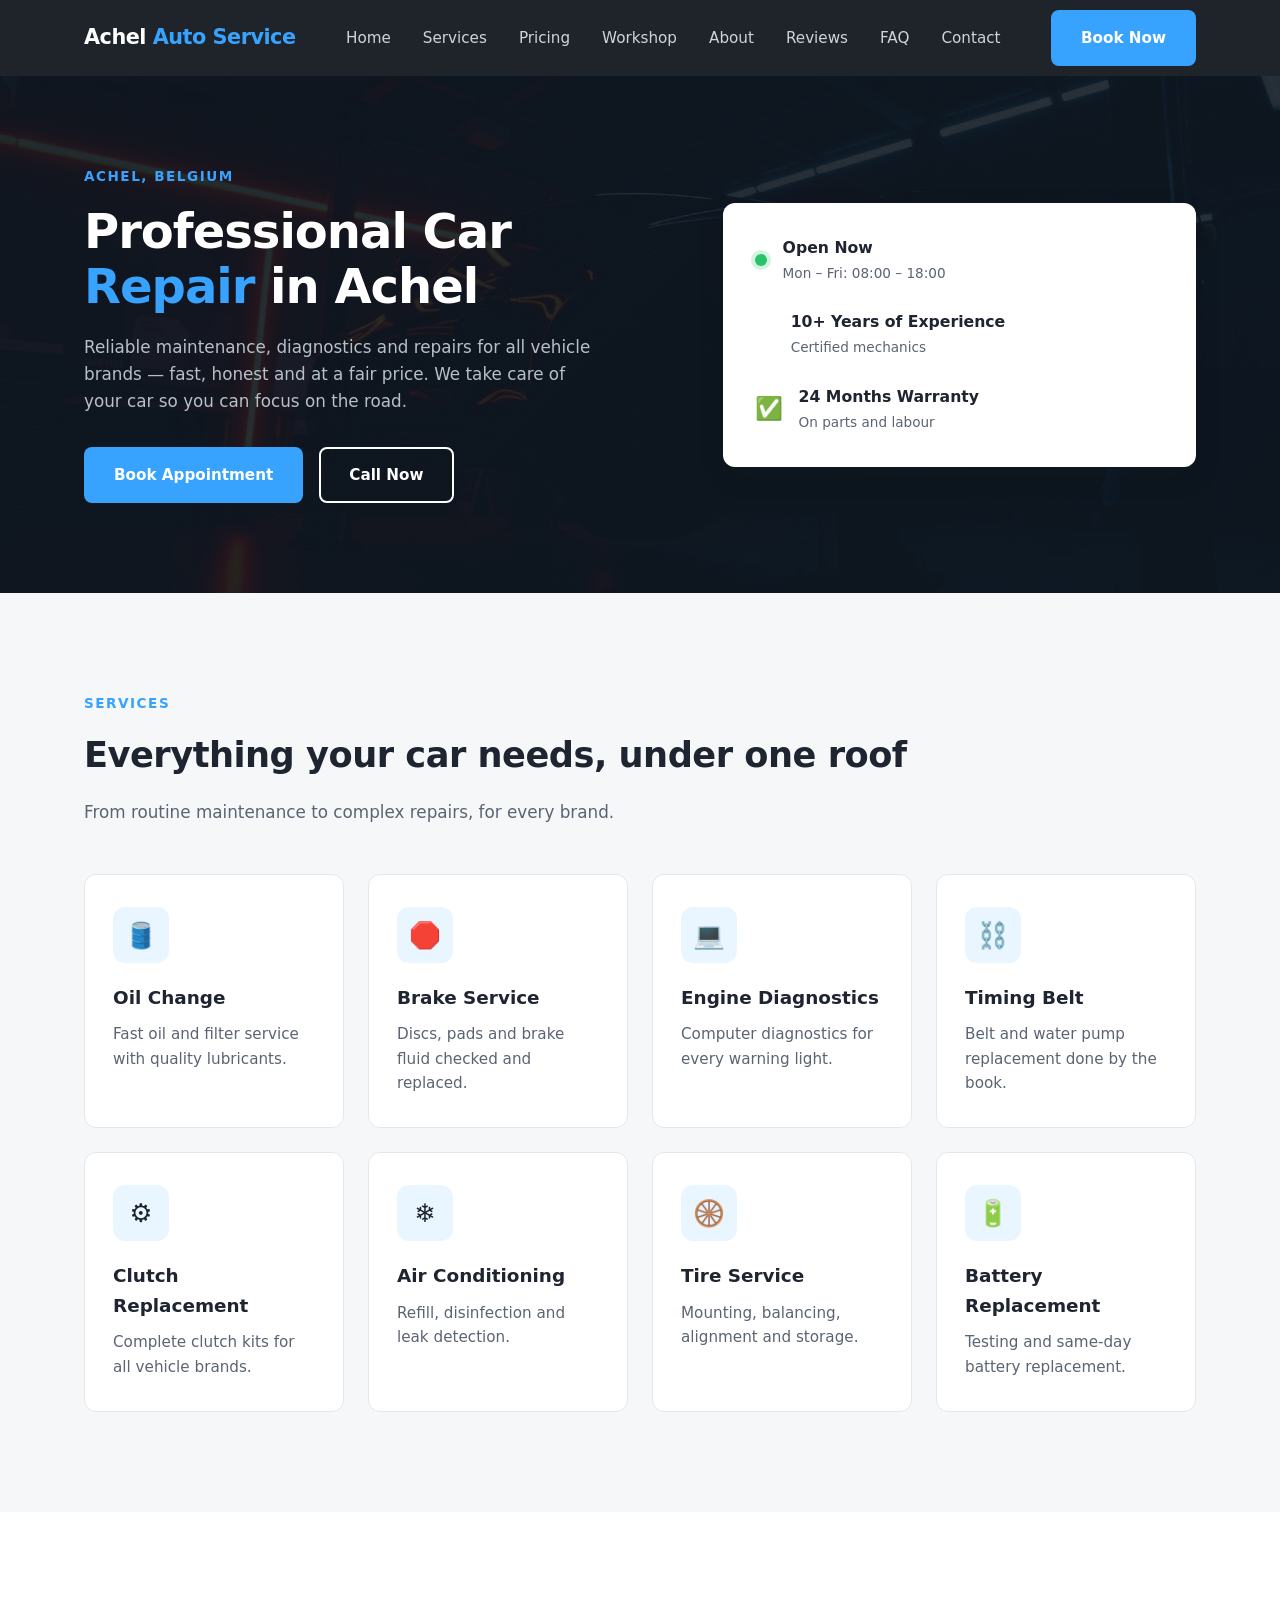
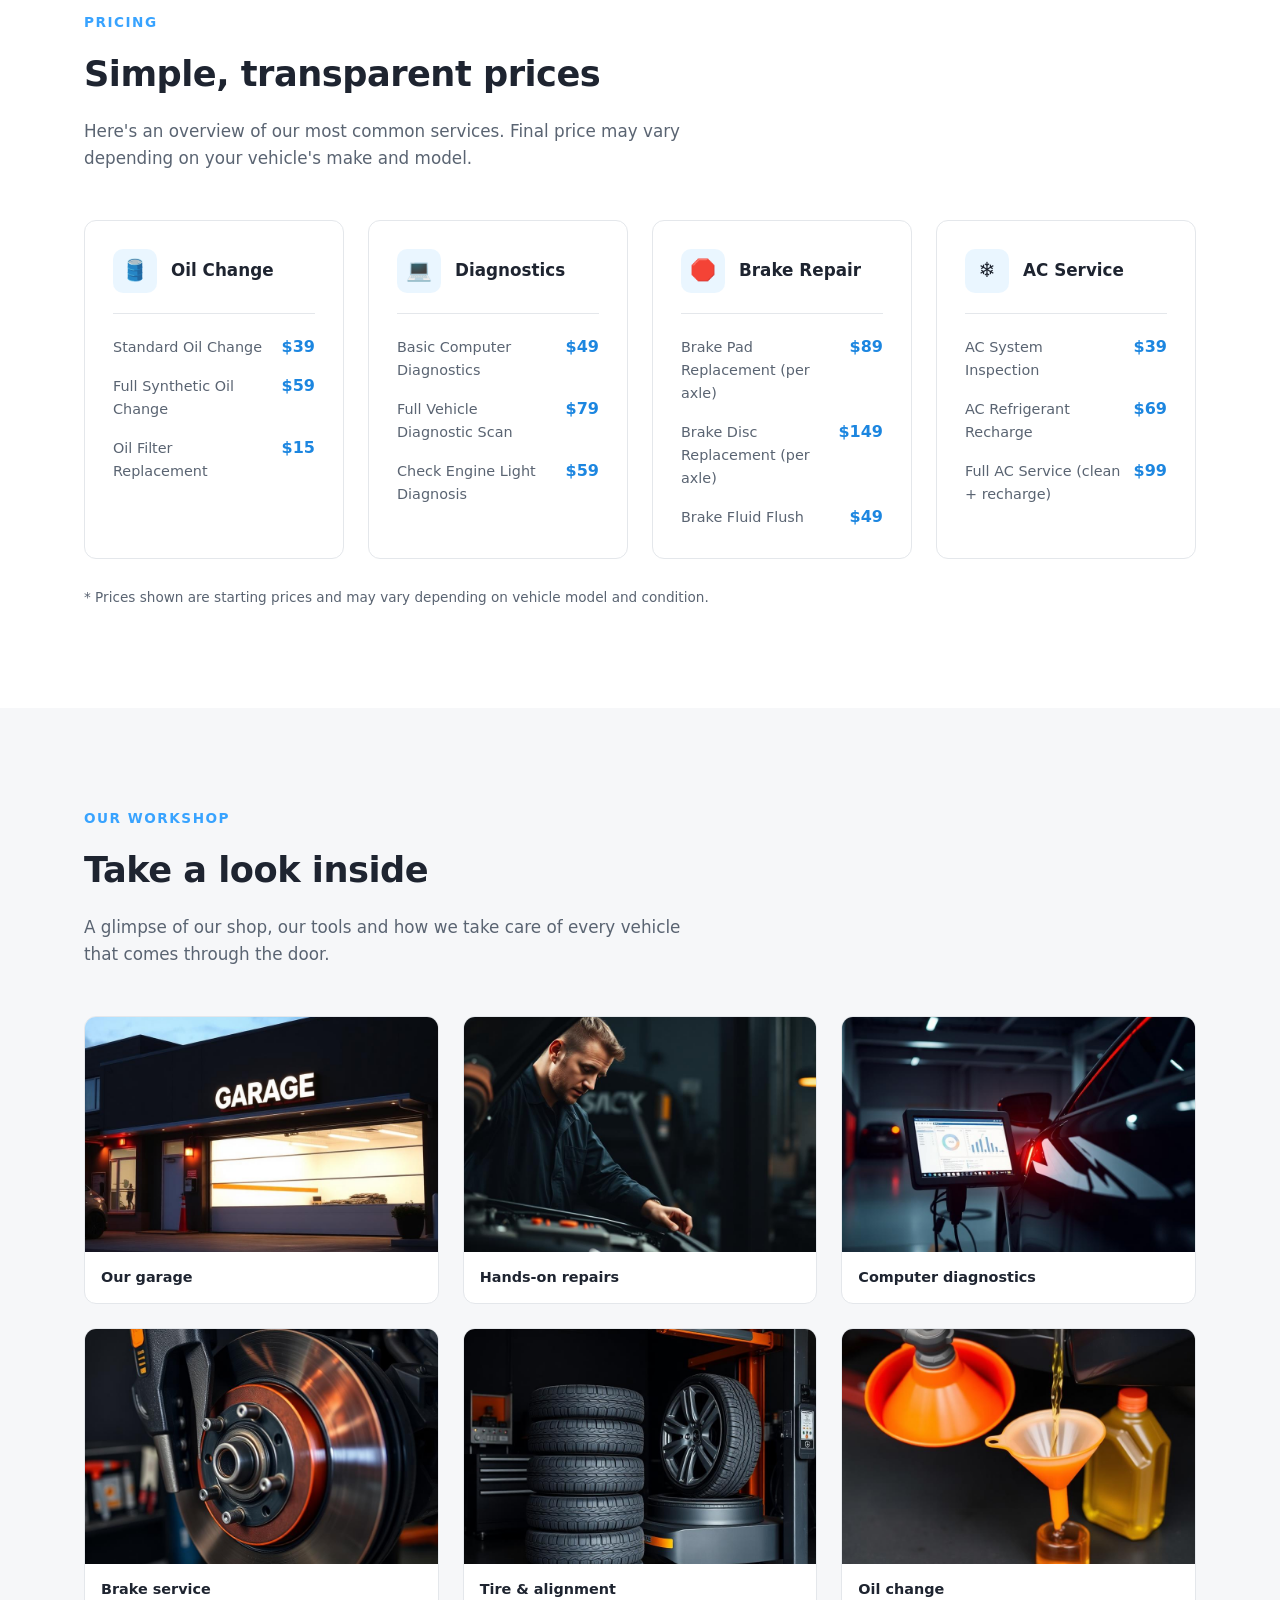
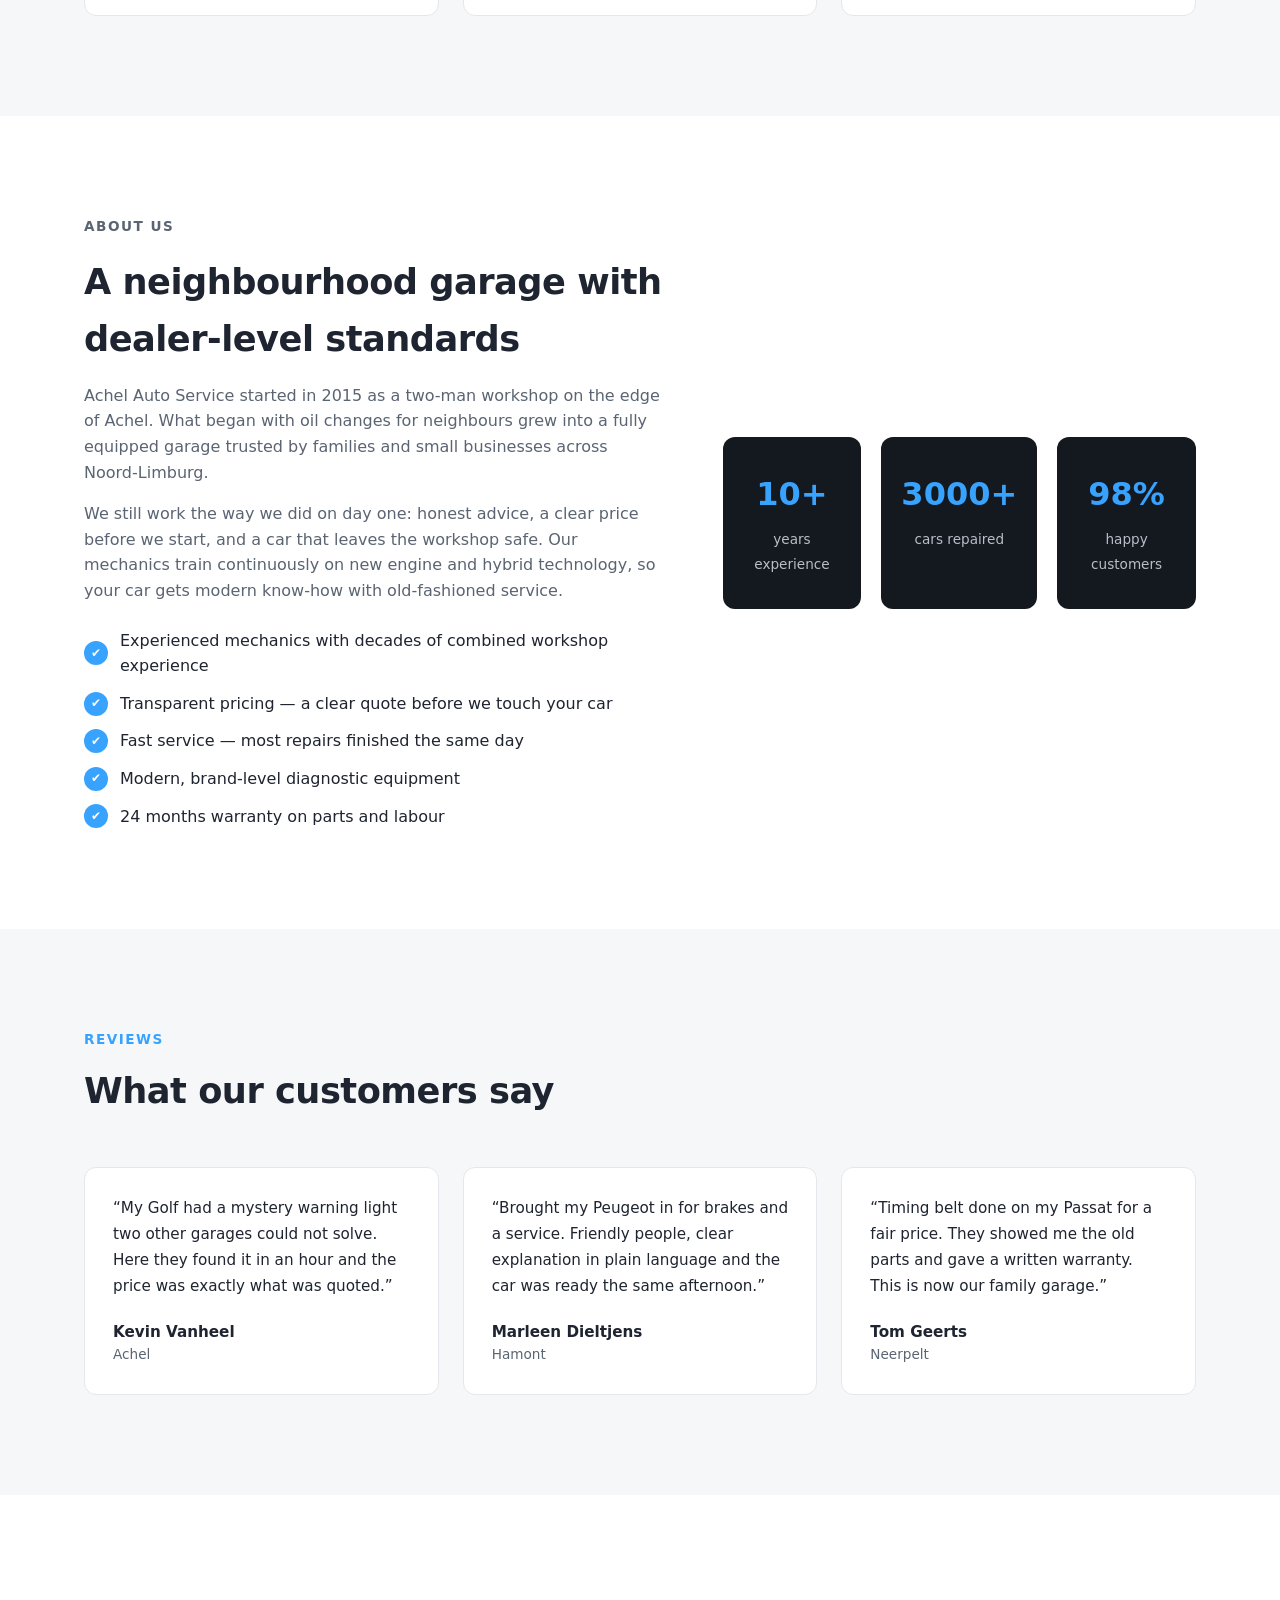
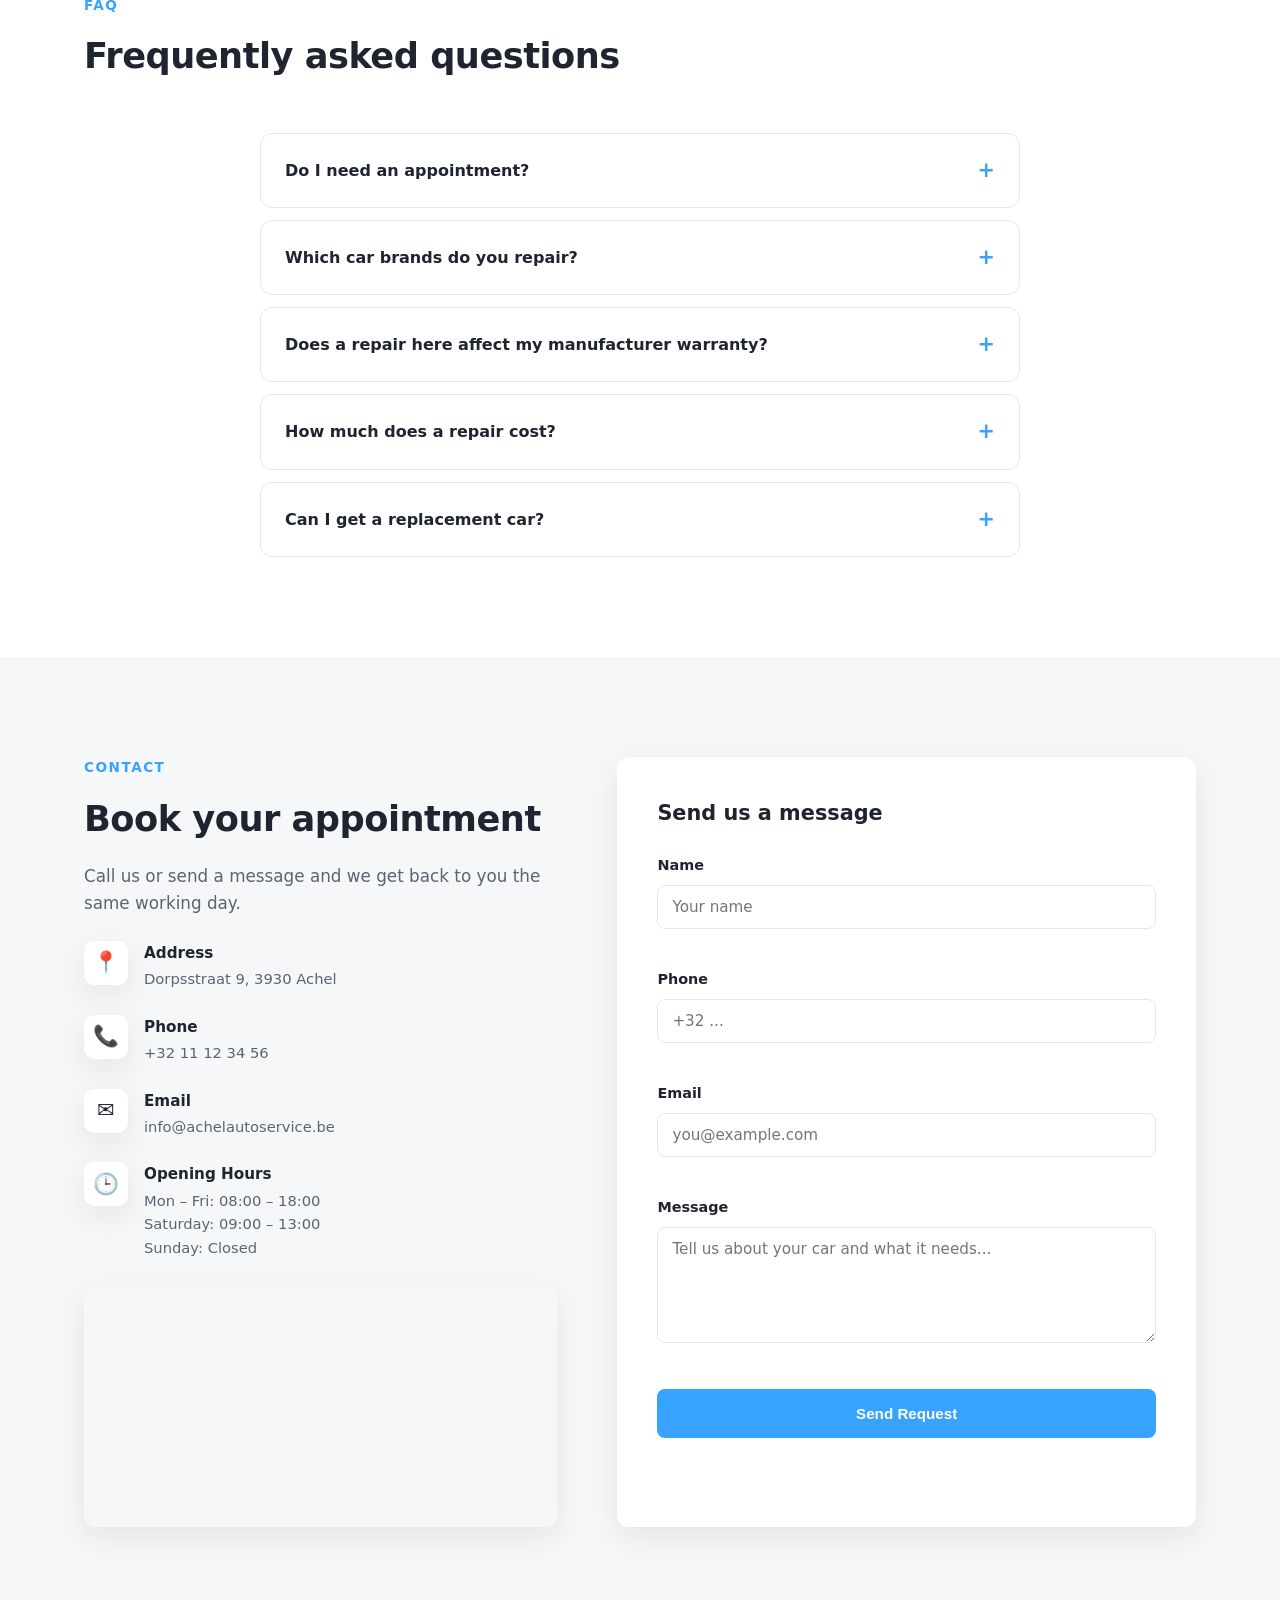
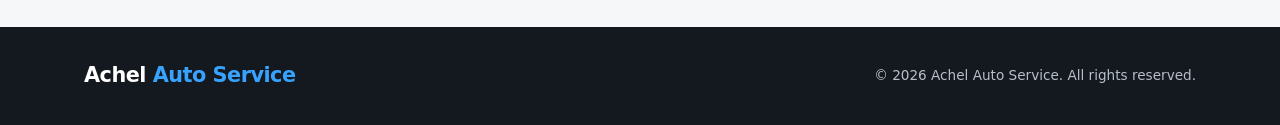
==== index.html @ c57a7a53 "Add Achel Auto Service website Static site for the Achel Auto Service garage: services, pricing, wor" ====
<!DOCTYPE html>
<html lang="en">
<head>
<meta charset="UTF-8">
<meta name="viewport" content="width=device-width, initial-scale=1.0">
<title>Achel Auto Service | Professional Car Repair in Achel</title>
<link rel="stylesheet" href="style.css">
</head>
<body>

<header class="header">
  <div class="container header-inner">
    <a href="#" class="logo">Achel <span>Auto Service</span></a>
    <nav class="nav" id="nav">
      <a href="#home">Home</a>
      <a href="#services">Services</a>
      <a href="#pricing">Pricing</a>
      <a href="#gallery">Workshop</a>
      <a href="#about">About</a>
      <a href="#reviews">Reviews</a>
      <a href="#faq">FAQ</a>
      <a href="#contact">Contact</a>
    </nav>
    <a href="#contact" class="btn btn-primary nav-cta">Book Now</a>
    <button class="burger" id="burger" aria-label="Open menu">
      <span></span><span></span><span></span>
    </button>
  </div>
</header>

<section class="hero" id="home">
  <div class="container hero-inner">
    <div class="hero-text">
      <p class="eyebrow">Achel, Belgium</p>
      <h1>Professional Car <span>Repair</span> in Achel</h1>
      <p class="hero-lead">
        Reliable maintenance, diagnostics and repairs for all vehicle brands —
        fast, honest and at a fair price. We take care of your car
        so you can focus on the road.
      </p>
      <div class="hero-actions">
        <a href="#contact" class="btn btn-primary">Book Appointment</a>
        <a href="tel:+3211123456" class="btn btn-outline">Call Now</a>
      </div>
    </div>
    <div class="hero-art" aria-hidden="true">
      <div class="hero-card">
        <div class="hero-card-row">
          <span class="dot"></span>
          <div>
            <strong>Open Now</strong>
            <small>Mon – Fri: 08:00 – 18:00</small>
          </div>
        </div>
        <div class="hero-card-row">
          <span class="icon">⚙️</span>
          <div>
            <strong>10+ Years of Experience</strong>
            <small>Certified mechanics</small>
          </div>
        </div>
        <div class="hero-card-row">
          <span class="icon">✅</span>
          <div>
            <strong>24 Months Warranty</strong>
            <small>On parts and labour</small>
          </div>
        </div>
      </div>
    </div>
  </div>
</section>

<section class="services" id="services">
  <div class="container">
    <p class="section-eyebrow">Services</p>
    <h2 class="section-title">Everything your car needs, under one roof</h2>
    <p class="section-lead">
      From routine maintenance to complex repairs, for every brand.
    </p>

    <div class="services-grid">
      <div class="service-card">
        <div class="service-icon">🛢️</div>
        <h3>Oil Change</h3>
        <p>Fast oil and filter service with quality lubricants.</p>
      </div>
      <div class="service-card">
        <div class="service-icon">🛑</div>
        <h3>Brake Service</h3>
        <p>Discs, pads and brake fluid checked and replaced.</p>
      </div>
      <div class="service-card">
        <div class="service-icon">💻</div>
        <h3>Engine Diagnostics</h3>
        <p>Computer diagnostics for every warning light.</p>
      </div>
      <div class="service-card">
        <div class="service-icon">⛓️</div>
        <h3>Timing Belt</h3>
        <p>Belt and water pump replacement done by the book.</p>
      </div>
      <div class="service-card">
        <div class="service-icon">⚙️</div>
        <h3>Clutch Replacement</h3>
        <p>Complete clutch kits for all vehicle brands.</p>
      </div>
      <div class="service-card">
        <div class="service-icon">❄️</div>
        <h3>Air Conditioning</h3>
        <p>Refill, disinfection and leak detection.</p>
      </div>
      <div class="service-card">
        <div class="service-icon">🛞</div>
        <h3>Tire Service</h3>
        <p>Mounting, balancing, alignment and storage.</p>
      </div>
      <div class="service-card">
        <div class="service-icon">🔋</div>
        <h3>Battery Replacement</h3>
        <p>Testing and same-day battery replacement.</p>
      </div>
    </div>
  </div>
</section>

<section class="pricing" id="pricing">
  <div class="container">
    <p class="section-eyebrow">Pricing</p>
    <h2 class="section-title">Simple, transparent prices</h2>
    <p class="section-lead">
      Here's an overview of our most common services. Final price may vary depending on your vehicle's make and model.
    </p>

    <div class="pricing-grid">
      <div class="pricing-card">
        <div class="pricing-card-header">
          <span class="pricing-icon">🛢️</span>
          <h3>Oil Change</h3>
        </div>
        <ul class="pricing-list">
          <li><span>Standard Oil Change</span><strong>$39</strong></li>
          <li><span>Full Synthetic Oil Change</span><strong>$59</strong></li>
          <li><span>Oil Filter Replacement</span><strong>$15</strong></li>
        </ul>
      </div>

      <div class="pricing-card">
        <div class="pricing-card-header">
          <span class="pricing-icon">💻</span>
          <h3>Diagnostics</h3>
        </div>
        <ul class="pricing-list">
          <li><span>Basic Computer Diagnostics</span><strong>$49</strong></li>
          <li><span>Full Vehicle Diagnostic Scan</span><strong>$79</strong></li>
          <li><span>Check Engine Light Diagnosis</span><strong>$59</strong></li>
        </ul>
      </div>

      <div class="pricing-card">
        <div class="pricing-card-header">
          <span class="pricing-icon">🛑</span>
          <h3>Brake Repair</h3>
        </div>
        <ul class="pricing-list">
          <li><span>Brake Pad Replacement (per axle)</span><strong>$89</strong></li>
          <li><span>Brake Disc Replacement (per axle)</span><strong>$149</strong></li>
          <li><span>Brake Fluid Flush</span><strong>$49</strong></li>
        </ul>
      </div>

      <div class="pricing-card">
        <div class="pricing-card-header">
          <span class="pricing-icon">❄️</span>
          <h3>AC Service</h3>
        </div>
        <ul class="pricing-list">
          <li><span>AC System Inspection</span><strong>$39</strong></li>
          <li><span>AC Refrigerant Recharge</span><strong>$69</strong></li>
          <li><span>Full AC Service (clean + recharge)</span><strong>$99</strong></li>
        </ul>
      </div>
    </div>
    <p class="pricing-note">* Prices shown are starting prices and may vary depending on vehicle model and condition.</p>
  </div>
</section>

<section class="gallery" id="gallery">
  <div class="container">
    <p class="section-eyebrow">Our Workshop</p>
    <h2 class="section-title">Take a look inside</h2>
    <p class="section-lead">
      A glimpse of our shop, our tools and how we take care of every vehicle that comes through the door.
    </p>

    <div class="gallery-grid">
      <figure class="gallery-card">
        <img src="images/gallery-5.jpg" alt="Achel Auto Service garage exterior" loading="lazy">
        <figcaption>Our garage</figcaption>
      </figure>
      <figure class="gallery-card">
        <img src="images/gallery-1.jpg" alt="Mechanic working on a car engine" loading="lazy">
        <figcaption>Hands-on repairs</figcaption>
      </figure>
      <figure class="gallery-card">
        <img src="images/gallery-3.jpg" alt="Car connected to a computer diagnostics tool" loading="lazy">
        <figcaption>Computer diagnostics</figcaption>
      </figure>
      <figure class="gallery-card">
        <img src="images/gallery-2.jpg" alt="Close-up of a brake disc replacement" loading="lazy">
        <figcaption>Brake service</figcaption>
      </figure>
      <figure class="gallery-card">
        <img src="images/gallery-4.jpg" alt="Tire service and wheel alignment equipment" loading="lazy">
        <figcaption>Tire &amp; alignment</figcaption>
      </figure>
      <figure class="gallery-card">
        <img src="images/gallery-6.jpg" alt="Detail of an oil change" loading="lazy">
        <figcaption>Oil change</figcaption>
      </figure>
    </div>
  </div>
</section>

<section class="about" id="about">
  <div class="container about-inner">
    <div class="about-text">
      <p class="section-eyebrow">About Us</p>
      <h2 class="section-title">A neighbourhood garage with dealer-level standards</h2>
      <p>
        Achel Auto Service started in 2015 as a two-man workshop on the edge of Achel.
        What began with oil changes for neighbours grew into a fully equipped garage
        trusted by families and small businesses across Noord-Limburg.
      </p>
      <p>
        We still work the way we did on day one: honest advice, a clear price before
        we start, and a car that leaves the workshop safe. Our mechanics train
        continuously on new engine and hybrid technology, so your car gets modern
        know-how with old-fashioned service.
      </p>
      <ul class="about-list">
        <li><span>✔</span> Experienced mechanics with decades of combined workshop experience</li>
        <li><span>✔</span> Transparent pricing — a clear quote before we touch your car</li>
        <li><span>✔</span> Fast service — most repairs finished the same day</li>
        <li><span>✔</span> Modern, brand-level diagnostic equipment</li>
        <li><span>✔</span> 24 months warranty on parts and labour</li>
      </ul>
    </div>
    <div class="about-stats">
      <div class="stat-card">
        <strong>10+</strong>
        <span>years experience</span>
      </div>
      <div class="stat-card">
        <strong>3000+</strong>
        <span>cars repaired</span>
      </div>
      <div class="stat-card">
        <strong>98%</strong>
        <span>happy customers</span>
      </div>
    </div>
  </div>
</section>

<section class="reviews" id="reviews">
  <div class="container">
    <p class="section-eyebrow">Reviews</p>
    <h2 class="section-title">What our customers say</h2>

    <div class="reviews-grid">
      <figure class="review-card">
        <blockquote>“My Golf had a mystery warning light two other garages could not solve. Here they found it in an hour and the price was exactly what was quoted.”</blockquote>
        <figcaption><strong>Kevin Vanheel</strong><span>Achel</span></figcaption>
      </figure>
      <figure class="review-card">
        <blockquote>“Brought my Peugeot in for brakes and a service. Friendly people, clear explanation in plain language and the car was ready the same afternoon.”</blockquote>
        <figcaption><strong>Marleen Dieltjens</strong><span>Hamont</span></figcaption>
      </figure>
      <figure class="review-card">
        <blockquote>“Timing belt done on my Passat for a fair price. They showed me the old parts and gave a written warranty. This is now our family garage.”</blockquote>
        <figcaption><strong>Tom Geerts</strong><span>Neerpelt</span></figcaption>
      </figure>
    </div>
  </div>
</section>

<section class="faq" id="faq">
  <div class="container">
    <p class="section-eyebrow">FAQ</p>
    <h2 class="section-title">Frequently asked questions</h2>

    <div class="faq-list">
      <details class="faq-item">
        <summary>Do I need an appointment?</summary>
        <p>For repairs and maintenance we work by appointment so your car is handled without waiting. For a quick check, a flat tire or a battery test you can also drop by during opening hours.</p>
      </details>
      <details class="faq-item">
        <summary>Which car brands do you repair?</summary>
        <p>All brands. Our diagnostic equipment supports European, Japanese and Korean makes, including most hybrid vehicles.</p>
      </details>
      <details class="faq-item">
        <summary>Does a repair here affect my manufacturer warranty?</summary>
        <p>No. Under European block exemption rules you can service your car at an independent garage. We use manufacturer-approved parts and stamp your service book.</p>
      </details>
      <details class="faq-item">
        <summary>How much does a repair cost?</summary>
        <p>You always receive a clear quote before we start. If we discover extra work during the repair, we call you first and never proceed without your approval.</p>
      </details>
      <details class="faq-item">
        <summary>Can I get a replacement car?</summary>
        <p>Yes, we have a limited number of courtesy cars available for longer repairs. Please mention it when booking your appointment.</p>
      </details>
    </div>
  </div>
</section>

<section class="contact" id="contact">
  <div class="container contact-inner">
    <div class="contact-info">
      <p class="section-eyebrow">Contact</p>
      <h2 class="section-title">Book your appointment</h2>
      <p class="section-lead">
        Call us or send a message and we get back to you the same working day.
      </p>
      <div class="contact-detail">
        <span class="icon">📍</span>
        <div>
          <strong>Address</strong>
          <p><a href="https://maps.app.goo.gl/SANXDvoTtjSzVmHF7" target="_blank" rel="noopener">Dorpsstraat 9, 3930 Achel</a></p>
        </div>
      </div>
      <div class="contact-detail">
        <span class="icon">📞</span>
        <div>
          <strong>Phone</strong>
          <p><a href="tel:+3211123456">+32 11 12 34 56</a></p>
        </div>
      </div>
      <div class="contact-detail">
        <span class="icon">✉️</span>
        <div>
          <strong>Email</strong>
          <p><a href="mailto:info@achelautoservice.be">info@achelautoservice.be</a></p>
        </div>
      </div>
      <div class="contact-detail">
        <span class="icon">🕒</span>
        <div>
          <strong>Opening Hours</strong>
          <p>Mon – Fri: 08:00 – 18:00<br>Saturday: 09:00 – 13:00<br>Sunday: Closed</p>
        </div>
      </div>
      <div class="contact-map">
        <iframe
          src="https://www.google.com/maps?q=Dorpsstraat+9,+3930+Achel,+Belgium&t=m&z=15&output=embed&iwloc=near"
          title="Achel Auto Service location"
          loading="lazy"
          referrerpolicy="no-referrer-when-downgrade"></iframe>
      </div>
    </div>

    <form class="contact-form" id="contact-form" novalidate>
      <h3>Send us a message</h3>

      <div class="form-group">
        <label for="name">Name</label>
        <input type="text" id="name" name="name" placeholder="Your name" required>
        <span class="error-message" id="name-error"></span>
      </div>

      <div class="form-group">
        <label for="phone">Phone</label>
        <input type="tel" id="phone" name="phone" placeholder="+32 ..." required>
        <span class="error-message" id="phone-error"></span>
      </div>

      <div class="form-group">
        <label for="email">Email</label>
        <input type="email" id="email" name="email" placeholder="you@example.com" required>
        <span class="error-message" id="email-error"></span>
      </div>

      <div class="form-group">
        <label for="message">Message</label>
        <textarea id="message" name="message" rows="5" placeholder="Tell us about your car and what it needs..." required></textarea>
        <span class="error-message" id="message-error"></span>
      </div>

      <button type="submit" class="btn btn-primary btn-block">Send Request</button>
      <p class="form-success" id="form-success">Thanks! We received your request and will call you back shortly.</p>
    </form>
  </div>
</section>

<footer class="footer">
  <div class="container footer-inner">
    <a href="#" class="logo">Achel <span>Auto Service</span></a>
    <p>&copy; <span id="year"></span> Achel Auto Service. All rights reserved.</p>
  </div>
</footer>

<script src="script.js"></script>
</body>
</html>
---- style.css ----
:root {
  --dark: #14181f;
  --dark-2: #1c222c;
  --accent: #38a3ff;
  --accent-dark: #1c86e0;
  --text: #1e2430;
  --text-light: #5a6472;
  --bg-light: #f6f7f9;
  --white: #ffffff;
  --border: #e4e7eb;
  --radius: 12px;
  --shadow: 0 10px 30px rgba(20, 24, 31, 0.08);
  --max-width: 1160px;
}

* { box-sizing: border-box; margin: 0; padding: 0; }

html { scroll-behavior: smooth; }

body {
  font-family: 'Segoe UI', system-ui, -apple-system, Roboto, Helvetica, Arial, sans-serif;
  color: var(--text);
  background: var(--white);
  line-height: 1.6;
}

img { max-width: 100%; display: block; }

.container {
  max-width: var(--max-width);
  margin: 0 auto;
  padding: 0 24px;
}

a { text-decoration: none; color: inherit; }

ul { list-style: none; }

/* Buttons */
.btn {
  display: inline-block;
  padding: 14px 28px;
  border-radius: 8px;
  font-weight: 600;
  font-size: 0.95rem;
  cursor: pointer;
  border: 2px solid transparent;
  transition: all 0.2s ease;
  text-align: center;
}

.btn-primary {
  background: var(--accent);
  color: var(--white);
}
.btn-primary:hover {
  background: var(--accent-dark);
  transform: translateY(-2px);
}

.btn-outline {
  border-color: var(--white);
  color: var(--white);
}
.btn-outline:hover {
  background: rgba(255, 255, 255, 0.1);
  transform: translateY(-2px);
}

.btn-block { width: 100%; }

/* Header */
.header {
  position: sticky;
  top: 0;
  z-index: 100;
  background: rgba(20, 24, 31, 0.95);
  backdrop-filter: blur(8px);
}

.header-inner {
  display: flex;
  align-items: center;
  justify-content: space-between;
  height: 76px;
}

.logo {
  font-size: 1.3rem;
  font-weight: 800;
  color: var(--white);
  letter-spacing: -0.5px;
}
.logo span { color: var(--accent); }

.nav {
  display: flex;
  gap: 32px;
}
.nav a {
  color: #cfd4dc;
  font-weight: 500;
  font-size: 0.95rem;
  transition: color 0.2s ease;
}
.nav a:hover { color: var(--white); }

.nav-cta { flex-shrink: 0; }

.burger {
  display: none;
  flex-direction: column;
  gap: 5px;
  background: none;
  border: none;
  cursor: pointer;
  padding: 8px;
}
.burger span {
  width: 24px;
  height: 2px;
  background: var(--white);
  display: block;
}

/* Hero */
.hero {
  background:
    linear-gradient(135deg, rgba(15, 23, 32, 0.92) 0%, rgba(15, 23, 32, 0.88) 100%),
    url("images/hero-workshop.jpg") center / cover no-repeat;
  color: var(--white);
  padding: 90px 0;
  position: relative;
  overflow: hidden;
}

.hero-inner {
  display: grid;
  grid-template-columns: 1.1fr 0.9fr;
  gap: 60px;
  align-items: center;
}

.eyebrow {
  color: var(--accent);
  font-weight: 700;
  text-transform: uppercase;
  letter-spacing: 1.5px;
  font-size: 0.85rem;
  margin-bottom: 16px;
}

.hero-text h1 {
  font-size: 3rem;
  line-height: 1.15;
  font-weight: 800;
  letter-spacing: -1px;
  margin-bottom: 20px;
}
.hero-text h1 span { color: var(--accent); }

.hero-lead {
  color: #b8bfc9;
  font-size: 1.05rem;
  max-width: 520px;
  margin-bottom: 32px;
}

.hero-actions {
  display: flex;
  gap: 16px;
  flex-wrap: wrap;
}

.hero-card {
  background: var(--white);
  border-radius: var(--radius);
  padding: 32px;
  box-shadow: var(--shadow);
  display: flex;
  flex-direction: column;
  gap: 24px;
}

.hero-card-row {
  display: flex;
  align-items: center;
  gap: 16px;
}
.hero-card-row strong {
  display: block;
  color: var(--text);
  font-size: 0.98rem;
}
.hero-card-row small {
  color: var(--text-light);
  font-size: 0.85rem;
}

.hero-card-row .dot {
  width: 12px;
  height: 12px;
  border-radius: 50%;
  background: #29c46a;
  flex-shrink: 0;
  box-shadow: 0 0 0 4px rgba(41, 196, 106, 0.2);
}

.hero-card-row .icon {
  font-size: 1.4rem;
  flex-shrink: 0;
}

/* Section headings */
.section-eyebrow {
  color: var(--accent);
  font-weight: 700;
  text-transform: uppercase;
  letter-spacing: 1.5px;
  font-size: 0.85rem;
  margin-bottom: 12px;
}

.section-title {
  font-size: 2.2rem;
  font-weight: 800;
  letter-spacing: -0.5px;
  margin-bottom: 16px;
  color: var(--text);
}

.section-lead {
  color: var(--text-light);
  font-size: 1.05rem;
  max-width: 600px;
}

/* Services */
.services {
  padding: 100px 0;
  background: var(--bg-light);
}

.services-grid {
  display: grid;
  grid-template-columns: repeat(4, 1fr);
  gap: 24px;
  margin-top: 48px;
}

.service-card {
  background: var(--white);
  border-radius: var(--radius);
  padding: 32px 28px;
  border: 1px solid var(--border);
  transition: transform 0.2s ease, box-shadow 0.2s ease;
}
.service-card:hover {
  transform: translateY(-6px);
  box-shadow: var(--shadow);
  border-color: transparent;
}

.service-icon {
  width: 56px;
  height: 56px;
  border-radius: 12px;
  background: rgba(56, 163, 255, 0.1);
  display: flex;
  align-items: center;
  justify-content: center;
  font-size: 1.6rem;
  margin-bottom: 20px;
}

.service-card h3 {
  font-size: 1.15rem;
  margin-bottom: 10px;
}

.service-card p {
  color: var(--text-light);
  font-size: 0.95rem;
}

/* Pricing */
.pricing {
  padding: 100px 0;
}

.pricing-grid {
  display: grid;
  grid-template-columns: repeat(4, 1fr);
  gap: 24px;
  margin-top: 48px;
}

.pricing-card {
  background: var(--white);
  border: 1px solid var(--border);
  border-radius: var(--radius);
  padding: 28px;
  transition: transform 0.2s ease, box-shadow 0.2s ease;
}
.pricing-card:hover {
  transform: translateY(-6px);
  box-shadow: var(--shadow);
  border-color: transparent;
}

.pricing-card-header {
  display: flex;
  align-items: center;
  gap: 14px;
  margin-bottom: 20px;
  padding-bottom: 20px;
  border-bottom: 1px solid var(--border);
}

.pricing-icon {
  width: 44px;
  height: 44px;
  border-radius: 10px;
  background: rgba(56, 163, 255, 0.1);
  display: flex;
  align-items: center;
  justify-content: center;
  font-size: 1.3rem;
  flex-shrink: 0;
}

.pricing-card-header h3 {
  font-size: 1.05rem;
}

.pricing-list {
  display: flex;
  flex-direction: column;
  gap: 14px;
}

.pricing-list li {
  display: flex;
  justify-content: space-between;
  align-items: baseline;
  gap: 12px;
}

.pricing-list li span {
  color: var(--text-light);
  font-size: 0.9rem;
}

.pricing-list li strong {
  color: var(--accent-dark);
  font-weight: 700;
  white-space: nowrap;
}

.pricing-note {
  margin-top: 28px;
  color: var(--text-light);
  font-size: 0.85rem;
}

/* Gallery */
.gallery {
  padding: 100px 0;
  background: var(--bg-light);
}

.gallery-grid {
  display: grid;
  grid-template-columns: repeat(3, 1fr);
  gap: 24px;
  margin-top: 48px;
}

.gallery-card {
  background: var(--white);
  border: 1px solid var(--border);
  border-radius: var(--radius);
  overflow: hidden;
  transition: transform 0.2s ease, box-shadow 0.2s ease;
}
.gallery-card:hover {
  transform: translateY(-6px);
  box-shadow: var(--shadow);
  border-color: transparent;
}

.gallery-card img {
  width: 100%;
  aspect-ratio: 3 / 2;
  object-fit: cover;
  background: #f2f4f6;
}

.gallery-card figcaption {
  padding: 14px 16px;
  font-weight: 600;
  font-size: 0.9rem;
  color: var(--text);
}

/* Reviews */
.reviews {
  padding: 100px 0;
  background: var(--bg-light);
}

.reviews-grid {
  display: grid;
  grid-template-columns: repeat(3, 1fr);
  gap: 24px;
  margin-top: 48px;
}

.review-card {
  background: var(--white);
  border: 1px solid var(--border);
  border-radius: var(--radius);
  padding: 28px;
}

.review-card blockquote {
  color: var(--text);
  font-size: 0.95rem;
  line-height: 1.7;
  margin-bottom: 20px;
}

.review-card figcaption {
  display: flex;
  flex-direction: column;
}
.review-card figcaption strong {
  font-size: 0.95rem;
}
.review-card figcaption span {
  color: var(--text-light);
  font-size: 0.85rem;
}

/* FAQ */
.faq {
  padding: 100px 0;
}

.faq-list {
  max-width: 760px;
  margin: 48px auto 0;
  display: flex;
  flex-direction: column;
  gap: 12px;
}

.faq-item {
  background: var(--white);
  border: 1px solid var(--border);
  border-radius: var(--radius);
  padding: 20px 24px;
}

.faq-item summary {
  cursor: pointer;
  font-weight: 600;
  list-style: none;
  display: flex;
  justify-content: space-between;
  align-items: center;
}
.faq-item summary::-webkit-details-marker {
  display: none;
}
.faq-item summary::after {
  content: "+";
  font-size: 1.3rem;
  color: var(--accent);
  margin-left: 16px;
  flex-shrink: 0;
}
.faq-item[open] summary::after {
  content: "−";
}

.faq-item p {
  color: var(--text-light);
  margin-top: 14px;
  font-size: 0.92rem;
  line-height: 1.7;
}

/* About */
.about {
  padding: 100px 0;
}

.about-inner {
  display: grid;
  grid-template-columns: 1.1fr 0.9fr;
  gap: 60px;
  align-items: center;
}

.about-text p {
  color: var(--text-light);
  margin-bottom: 16px;
}

.about-list {
  margin-top: 24px;
  display: flex;
  flex-direction: column;
  gap: 12px;
}
.about-list li {
  display: flex;
  align-items: center;
  gap: 12px;
  font-weight: 500;
}
.about-list li span {
  width: 24px;
  height: 24px;
  border-radius: 50%;
  background: var(--accent);
  color: var(--white);
  display: flex;
  align-items: center;
  justify-content: center;
  font-size: 0.75rem;
  flex-shrink: 0;
}

.about-stats {
  display: grid;
  grid-template-columns: repeat(3, 1fr);
  gap: 20px;
}

.stat-card {
  background: var(--dark);
  color: var(--white);
  border-radius: var(--radius);
  padding: 32px 20px;
  text-align: center;
}
.stat-card strong {
  display: block;
  font-size: 2rem;
  font-weight: 800;
  color: var(--accent);
  margin-bottom: 6px;
}
.stat-card span {
  font-size: 0.85rem;
  color: #b8bfc9;
}

/* Contact */
.contact {
  padding: 100px 0;
  background: var(--bg-light);
}

.contact-inner {
  display: grid;
  grid-template-columns: 0.9fr 1.1fr;
  gap: 60px;
}

.contact-detail {
  display: flex;
  gap: 16px;
  align-items: flex-start;
  margin-top: 24px;
}
.contact-detail .icon {
  font-size: 1.3rem;
  width: 44px;
  height: 44px;
  background: var(--white);
  border-radius: 10px;
  display: flex;
  align-items: center;
  justify-content: center;
  flex-shrink: 0;
  box-shadow: var(--shadow);
}
.contact-detail strong {
  display: block;
  margin-bottom: 2px;
  font-size: 0.95rem;
}
.contact-detail p {
  color: var(--text-light);
  font-size: 0.92rem;
}
.contact-detail a {
  color: inherit;
}
.contact-detail a:hover {
  color: var(--accent);
}

.contact-map {
  margin-top: 28px;
  border-radius: var(--radius);
  overflow: hidden;
  box-shadow: var(--shadow);
}
.contact-map iframe {
  width: 100%;
  height: 240px;
  border: 0;
  display: block;
}

.contact-form {
  background: var(--white);
  border-radius: var(--radius);
  padding: 40px;
  box-shadow: var(--shadow);
}

.contact-form h3 {
  font-size: 1.3rem;
  margin-bottom: 24px;
}

.form-group {
  margin-bottom: 20px;
}

.form-group label {
  display: block;
  font-weight: 600;
  font-size: 0.9rem;
  margin-bottom: 8px;
}

.form-group input,
.form-group textarea {
  width: 100%;
  padding: 12px 14px;
  border: 1.5px solid var(--border);
  border-radius: 8px;
  font-family: inherit;
  font-size: 0.95rem;
  color: var(--text);
  transition: border-color 0.2s ease;
  resize: vertical;
}

.form-group input:focus,
.form-group textarea:focus {
  outline: none;
  border-color: var(--accent);
}

.form-group.invalid input,
.form-group.invalid textarea {
  border-color: #e5484d;
}

.error-message {
  display: block;
  color: #e5484d;
  font-size: 0.8rem;
  margin-top: 6px;
  min-height: 1em;
}

.form-success {
  display: none;
  margin-top: 16px;
  background: rgba(41, 196, 106, 0.12);
  color: #1a8a4c;
  padding: 12px 16px;
  border-radius: 8px;
  font-size: 0.9rem;
  text-align: center;
}
.form-success.show { display: block; }

/* Footer */
.footer {
  background: var(--dark);
  color: #b8bfc9;
  padding: 32px 0;
}
.footer-inner {
  display: flex;
  align-items: center;
  justify-content: space-between;
  flex-wrap: wrap;
  gap: 12px;
}
.footer-inner p { font-size: 0.85rem; }

/* Responsive */
@media (max-width: 900px) {
  .hero-inner,
  .about-inner,
  .contact-inner {
    grid-template-columns: 1fr;
  }
  .hero-art { order: -1; }
  .services-grid { grid-template-columns: repeat(2, 1fr); }
  .pricing-grid { grid-template-columns: repeat(2, 1fr); }
  .gallery-grid { grid-template-columns: repeat(2, 1fr); }
  .reviews-grid { grid-template-columns: repeat(2, 1fr); }
  .about-stats { grid-template-columns: repeat(3, 1fr); }
  .hero-text h1 { font-size: 2.4rem; }
}

@media (max-width: 720px) {
  .nav {
    position: absolute;
    top: 76px;
    left: 0;
    right: 0;
    background: var(--dark);
    flex-direction: column;
    padding: 12px 24px 24px;
    gap: 16px;
    display: none;
  }
  .nav.open { display: flex; }
  .burger { display: flex; }
  .nav-cta { display: none; }
  .services-grid { grid-template-columns: 1fr; }
  .pricing-grid { grid-template-columns: 1fr; }
  .gallery-grid { grid-template-columns: 1fr; }
  .reviews-grid { grid-template-columns: 1fr; }
  .about-stats { grid-template-columns: repeat(3, 1fr); }
  .hero-text h1 { font-size: 2rem; }
  .section-title { font-size: 1.7rem; }
  .contact-form { padding: 28px 24px; }
}
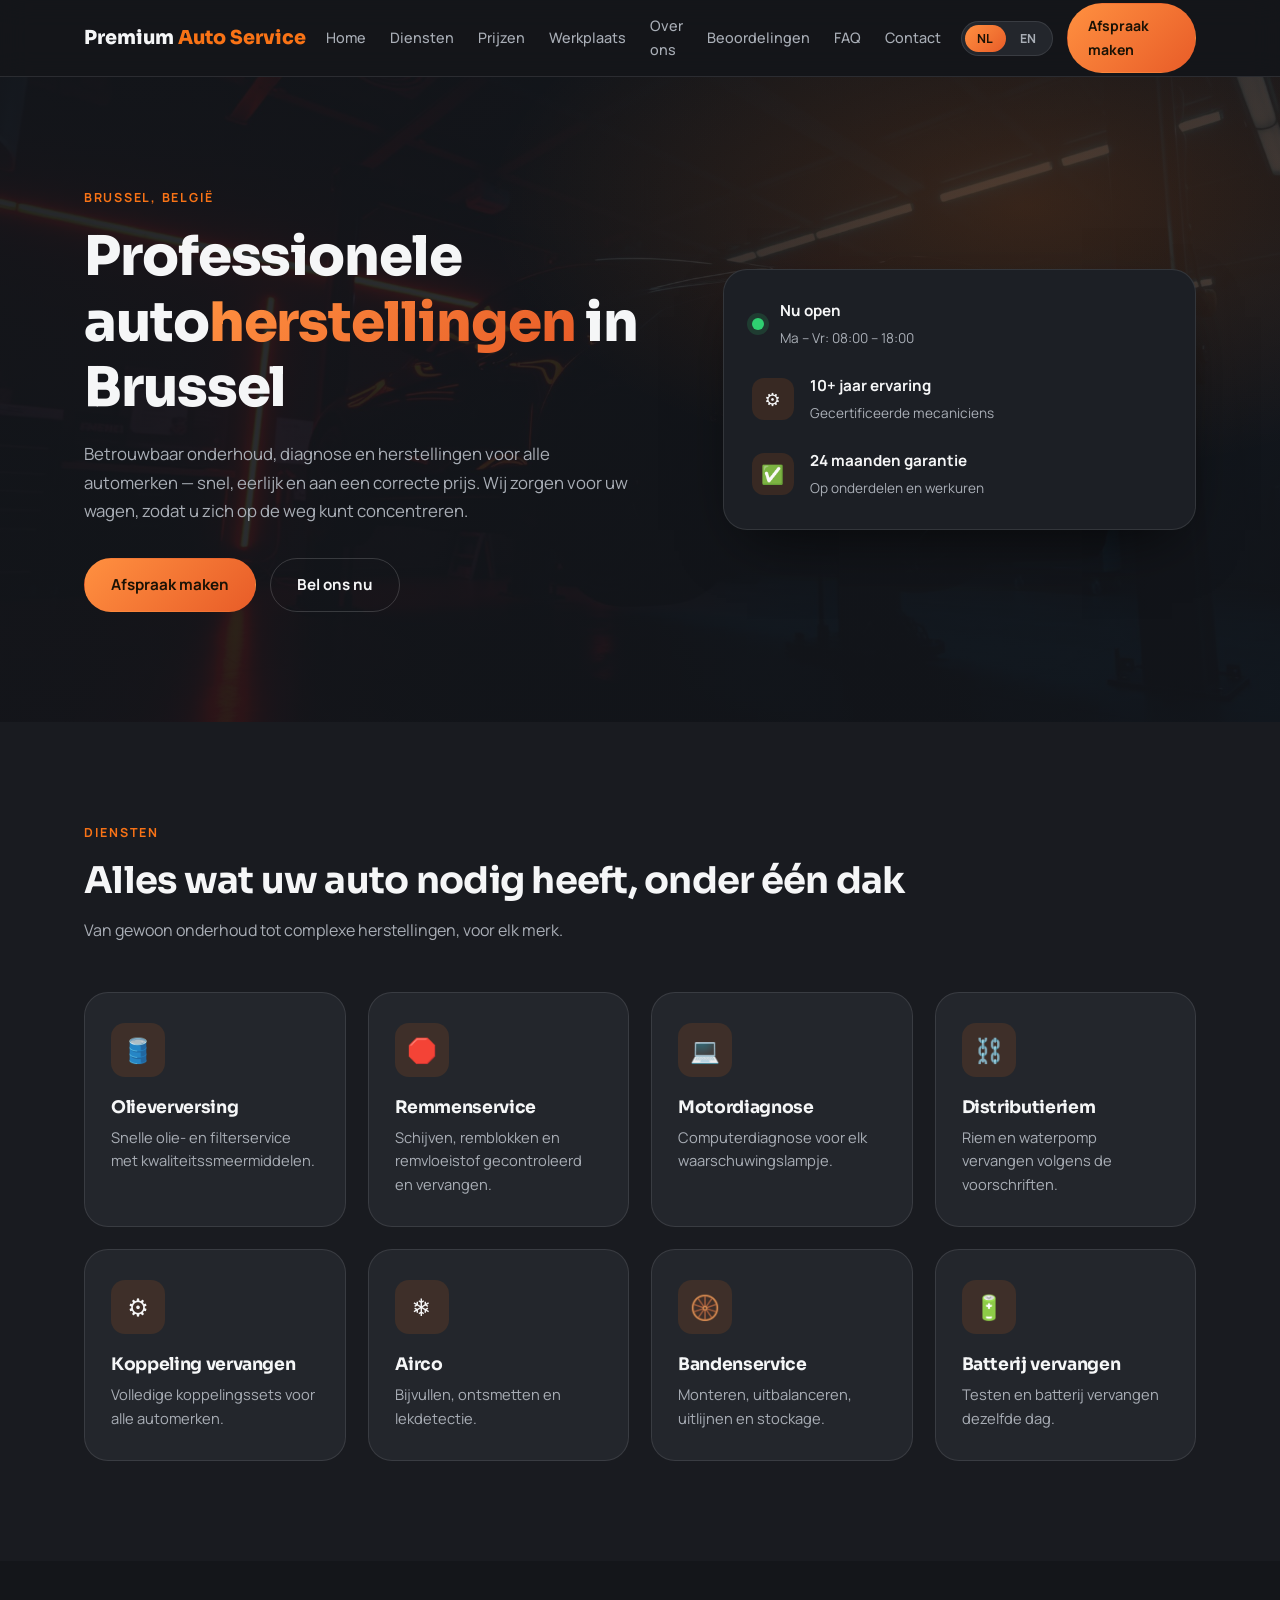
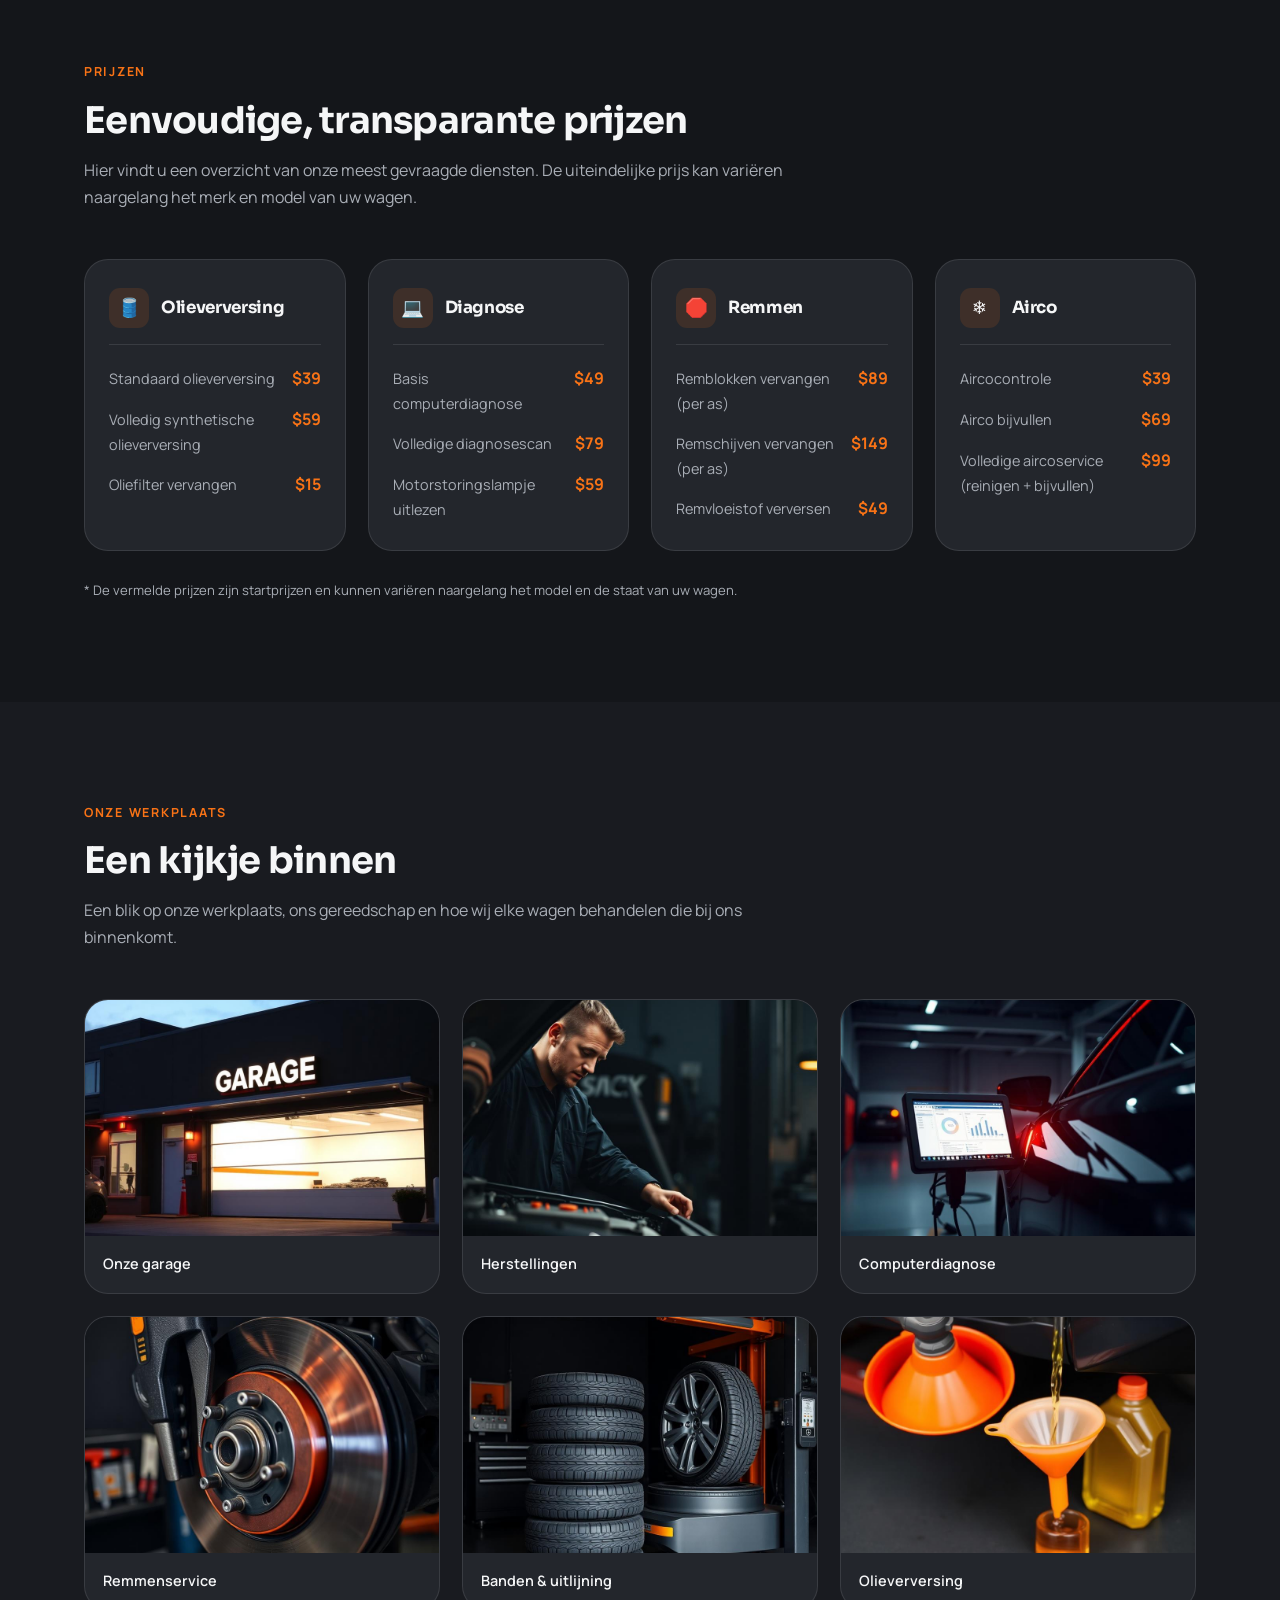
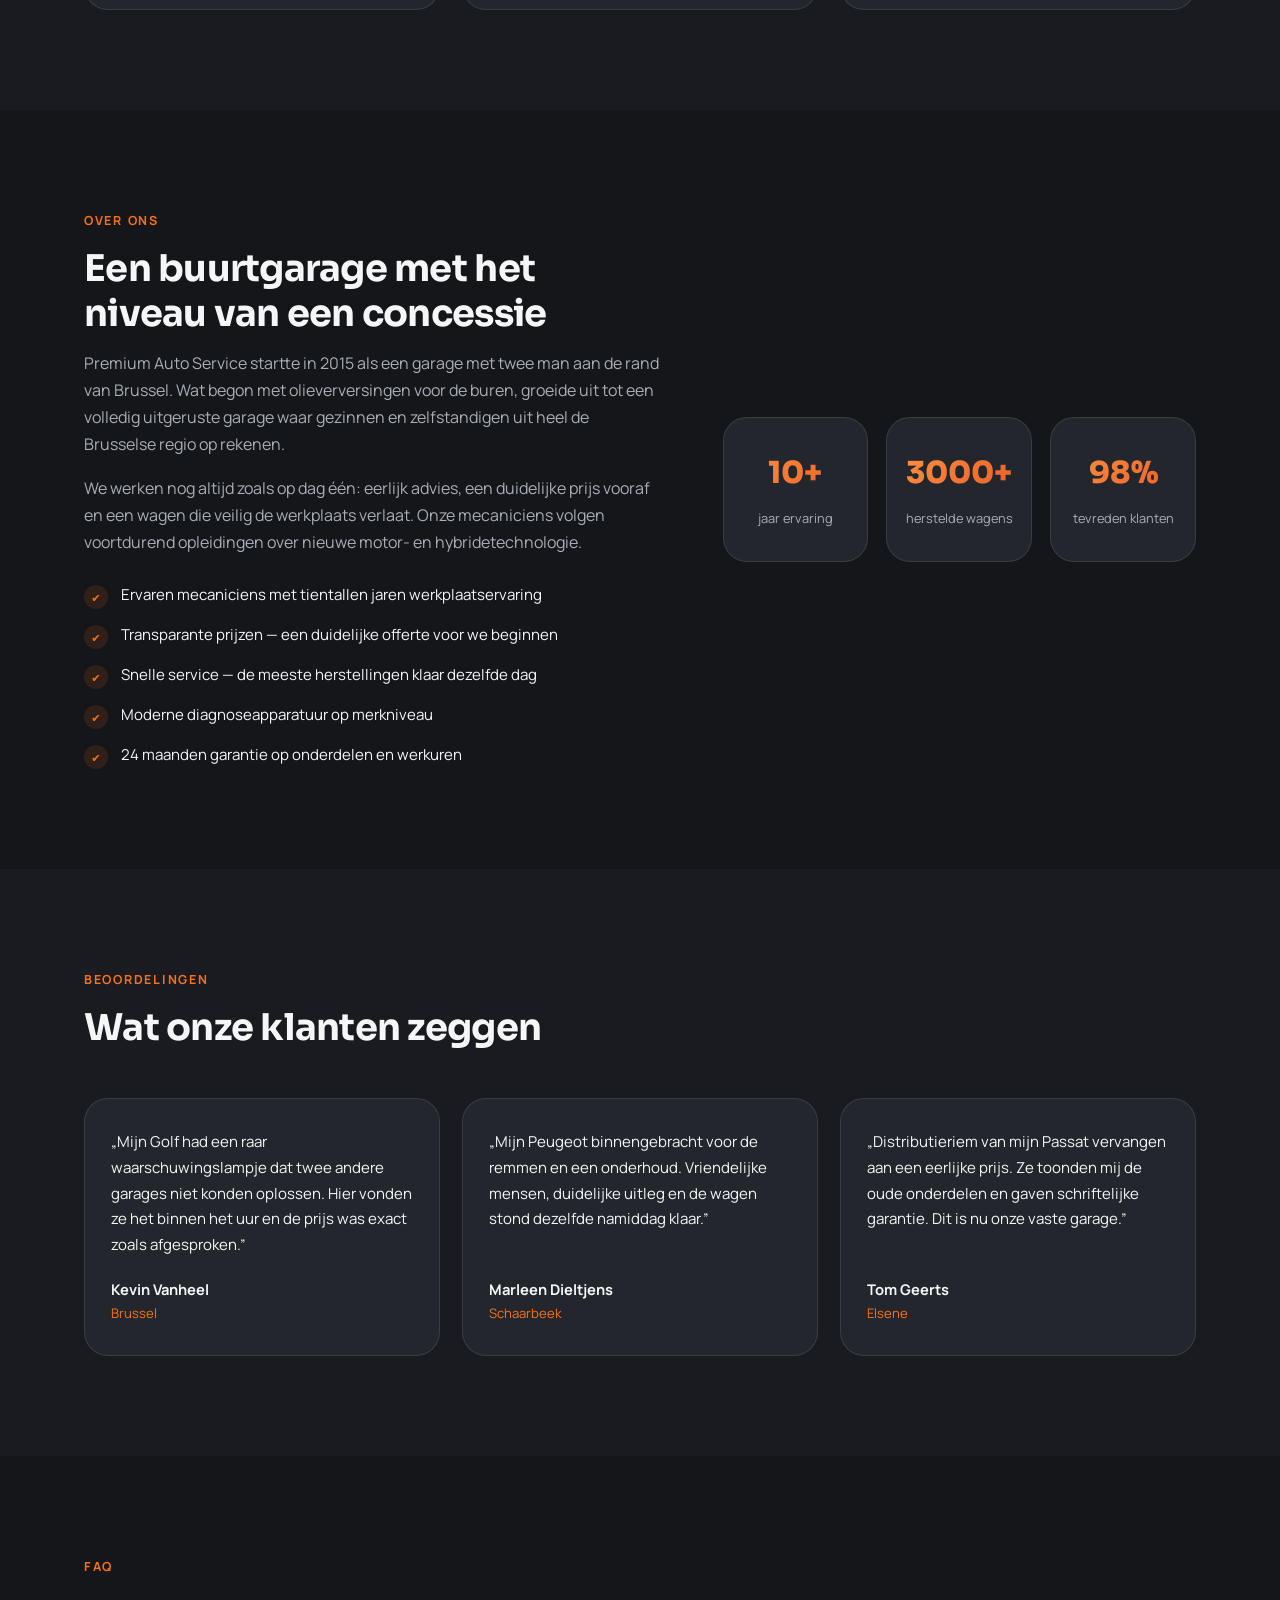
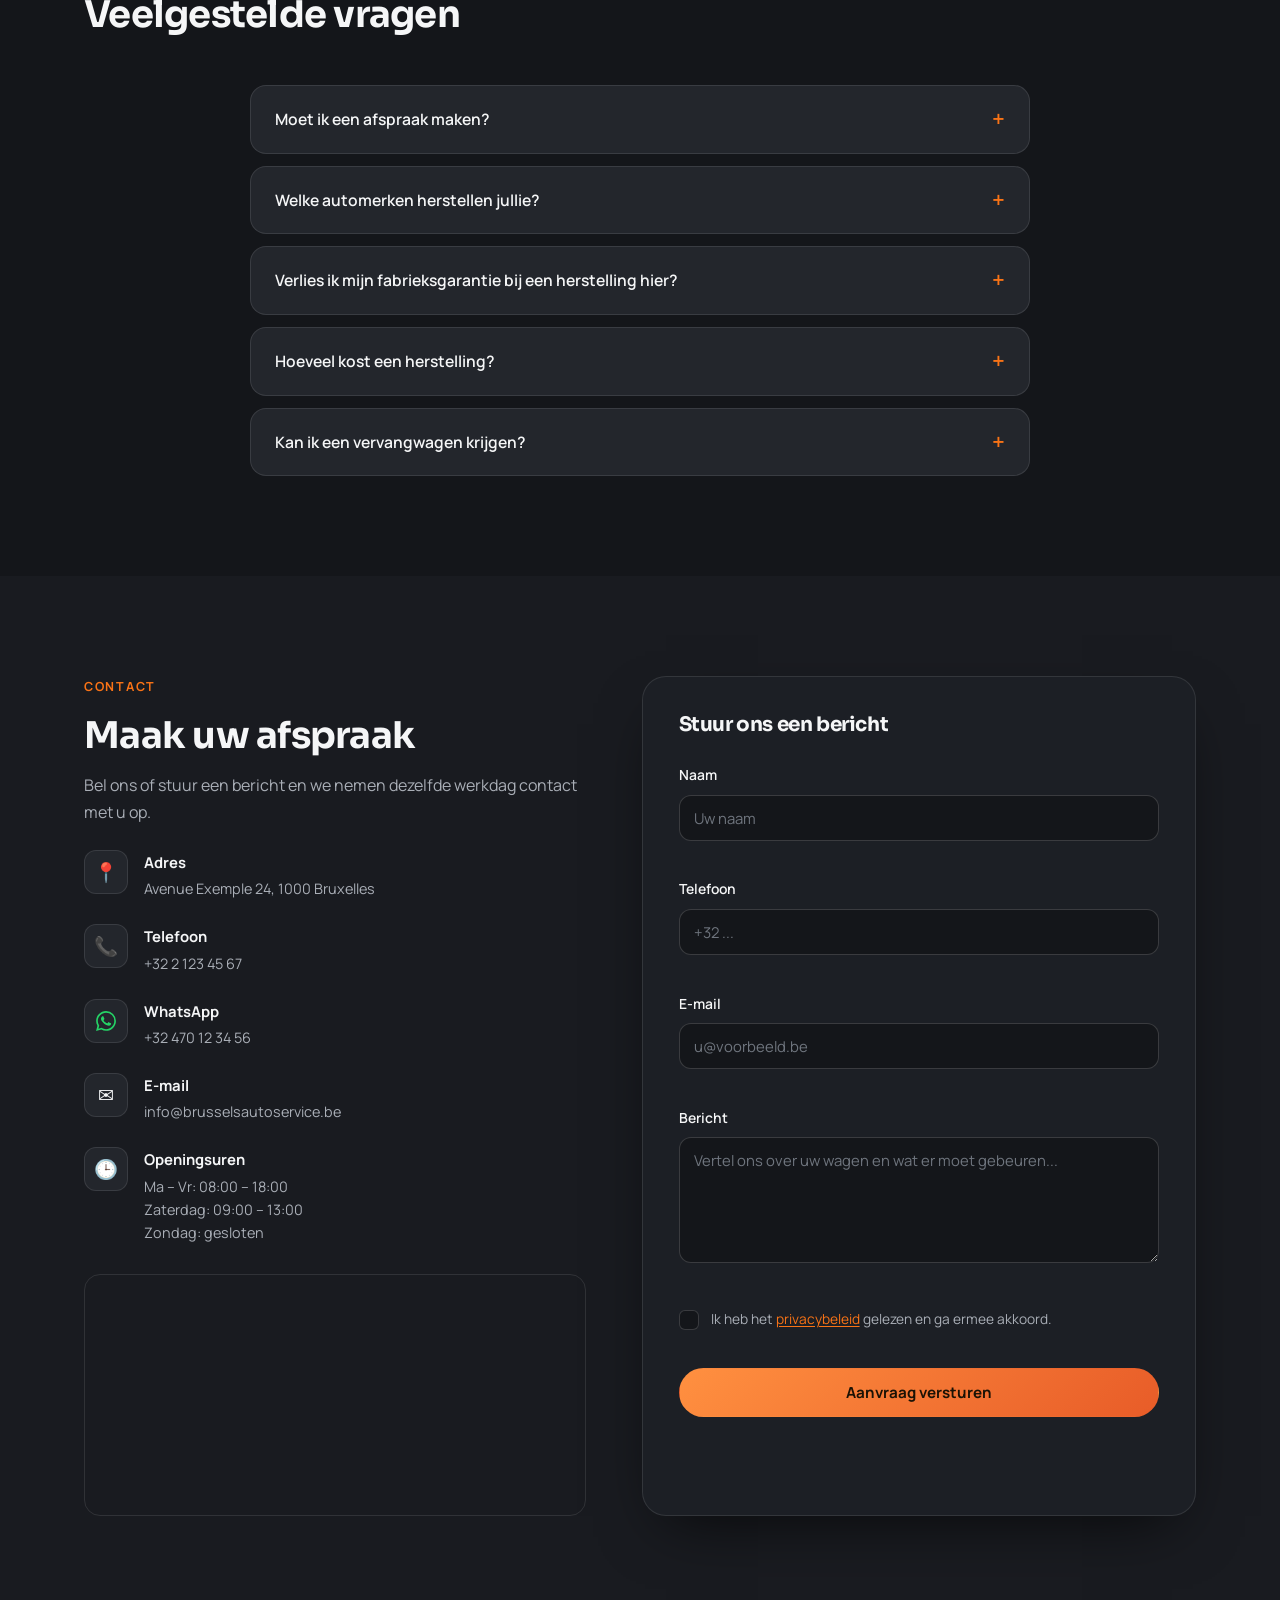
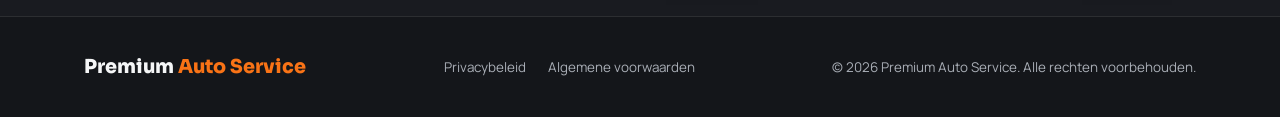
==== commit 89cb1a10: "Relocate site to Brussels, add NL/EN switcher and legal pages Location changed from Achel to Brussel" ====
--- a/index.html
+++ b/index.html
@@ -1,69 +1,78 @@
 <!DOCTYPE html>
-<html lang="en">
+<html lang="nl">
 <head>
 <meta charset="UTF-8">
 <meta name="viewport" content="width=device-width, initial-scale=1.0">
-<title>Achel Auto Service | Professional Car Repair in Achel</title>
+<title>Premium Auto Service | Professionele autoherstellingen in Brussel</title>
+<meta name="description" content="Betrouwbaar onderhoud, diagnose en herstellingen voor alle automerken in Brussel. Eerlijke prijzen, snelle service en 24 maanden garantie.">
+<link rel="preconnect" href="https://fonts.googleapis.com">
+<link rel="preconnect" href="https://fonts.gstatic.com" crossorigin>
+<link href="https://fonts.googleapis.com/css2?family=Manrope:wght@400;500;600;700&family=Sora:wght@600;700;800&display=swap" rel="stylesheet">
 <link rel="stylesheet" href="style.css">
 </head>
-<body>
+<body data-page="home">
 
 <header class="header">
   <div class="container header-inner">
-    <a href="#" class="logo">Achel <span>Auto Service</span></a>
+    <a href="#" class="logo">Premium <span>Auto Service</span></a>
     <nav class="nav" id="nav">
-      <a href="#home">Home</a>
-      <a href="#services">Services</a>
-      <a href="#pricing">Pricing</a>
-      <a href="#gallery">Workshop</a>
-      <a href="#about">About</a>
-      <a href="#reviews">Reviews</a>
-      <a href="#faq">FAQ</a>
-      <a href="#contact">Contact</a>
+      <a href="#home" data-i18n="nav.home">Home</a>
+      <a href="#services" data-i18n="nav.services">Diensten</a>
+      <a href="#pricing" data-i18n="nav.pricing">Prijzen</a>
+      <a href="#gallery" data-i18n="nav.gallery">Werkplaats</a>
+      <a href="#about" data-i18n="nav.about">Over ons</a>
+      <a href="#reviews" data-i18n="nav.reviews">Beoordelingen</a>
+      <a href="#faq" data-i18n="nav.faq">FAQ</a>
+      <a href="#contact" data-i18n="nav.contact">Contact</a>
     </nav>
-    <a href="#contact" class="btn btn-primary nav-cta">Book Now</a>
-    <button class="burger" id="burger" aria-label="Open menu">
-      <span></span><span></span><span></span>
-    </button>
+    <div class="header-actions">
+      <div class="lang-switch" role="group" data-i18n-aria-label="nav.language" aria-label="Taal">
+        <button type="button" class="lang-btn" data-lang="nl" aria-pressed="true">NL</button>
+        <button type="button" class="lang-btn" data-lang="en" aria-pressed="false">EN</button>
+      </div>
+      <a href="#contact" class="btn btn-primary nav-cta" data-i18n="nav.book">Afspraak maken</a>
+      <button class="burger" id="burger" aria-expanded="false" data-i18n-aria-label="nav.menu" aria-label="Menu openen">
+        <span></span><span></span><span></span>
+      </button>
+    </div>
   </div>
 </header>
 
 <section class="hero" id="home">
   <div class="container hero-inner">
     <div class="hero-text">
-      <p class="eyebrow">Achel, Belgium</p>
-      <h1>Professional Car <span>Repair</span> in Achel</h1>
-      <p class="hero-lead">
-        Reliable maintenance, diagnostics and repairs for all vehicle brands —
-        fast, honest and at a fair price. We take care of your car
-        so you can focus on the road.
+      <p class="eyebrow" data-i18n="hero.eyebrow">Brussel, België</p>
+      <h1 data-i18n-html="hero.title">Professionele auto<span>herstellingen</span> in Brussel</h1>
+      <p class="hero-lead" data-i18n="hero.lead">
+        Betrouwbaar onderhoud, diagnose en herstellingen voor alle automerken — snel, eerlijk en aan een
+        correcte prijs. Wij zorgen voor uw wagen, zodat u zich op de weg kunt concentreren.
       </p>
       <div class="hero-actions">
-        <a href="#contact" class="btn btn-primary">Book Appointment</a>
-        <a href="tel:+3211123456" class="btn btn-outline">Call Now</a>
-      </div>
-    </div>
-    <div class="hero-art" aria-hidden="true">
+        <a href="#contact" class="btn btn-primary" data-i18n="hero.book">Afspraak maken</a>
+        <a href="tel:+3221234567" class="btn btn-outline" data-i18n="hero.call">Bel ons nu</a>
+      </div>
+    </div>
+    <div class="hero-art">
       <div class="hero-card">
         <div class="hero-card-row">
           <span class="dot"></span>
           <div>
-            <strong>Open Now</strong>
-            <small>Mon – Fri: 08:00 – 18:00</small>
+            <strong data-i18n="hero.openTitle">Nu open</strong>
+            <small data-i18n="hero.openHours">Ma – Vr: 08:00 – 18:00</small>
           </div>
         </div>
         <div class="hero-card-row">
           <span class="icon">⚙️</span>
           <div>
-            <strong>10+ Years of Experience</strong>
-            <small>Certified mechanics</small>
+            <strong data-i18n="hero.expTitle">10+ jaar ervaring</strong>
+            <small data-i18n="hero.expText">Gecertificeerde mecaniciens</small>
           </div>
         </div>
         <div class="hero-card-row">
           <span class="icon">✅</span>
           <div>
-            <strong>24 Months Warranty</strong>
-            <small>On parts and labour</small>
+            <strong data-i18n="hero.warrantyTitle">24 maanden garantie</strong>
+            <small data-i18n="hero.warrantyText">Op onderdelen en werkuren</small>
           </div>
         </div>
       </div>
@@ -73,52 +82,52 @@
 
 <section class="services" id="services">
   <div class="container">
-    <p class="section-eyebrow">Services</p>
-    <h2 class="section-title">Everything your car needs, under one roof</h2>
-    <p class="section-lead">
-      From routine maintenance to complex repairs, for every brand.
+    <p class="section-eyebrow" data-i18n="services.eyebrow">Diensten</p>
+    <h2 class="section-title" data-i18n="services.title">Alles wat uw auto nodig heeft, onder één dak</h2>
+    <p class="section-lead" data-i18n="services.lead">
+      Van gewoon onderhoud tot complexe herstellingen, voor elk merk.
     </p>
 
     <div class="services-grid">
       <div class="service-card">
         <div class="service-icon">🛢️</div>
-        <h3>Oil Change</h3>
-        <p>Fast oil and filter service with quality lubricants.</p>
+        <h3 data-i18n="services.oilTitle">Olieverversing</h3>
+        <p data-i18n="services.oilText">Snelle olie- en filterservice met kwaliteitssmeermiddelen.</p>
       </div>
       <div class="service-card">
         <div class="service-icon">🛑</div>
-        <h3>Brake Service</h3>
-        <p>Discs, pads and brake fluid checked and replaced.</p>
+        <h3 data-i18n="services.brakeTitle">Remmenservice</h3>
+        <p data-i18n="services.brakeText">Schijven, remblokken en remvloeistof gecontroleerd en vervangen.</p>
       </div>
       <div class="service-card">
         <div class="service-icon">💻</div>
-        <h3>Engine Diagnostics</h3>
-        <p>Computer diagnostics for every warning light.</p>
+        <h3 data-i18n="services.diagTitle">Motordiagnose</h3>
+        <p data-i18n="services.diagText">Computerdiagnose voor elk waarschuwingslampje.</p>
       </div>
       <div class="service-card">
         <div class="service-icon">⛓️</div>
-        <h3>Timing Belt</h3>
-        <p>Belt and water pump replacement done by the book.</p>
+        <h3 data-i18n="services.beltTitle">Distributieriem</h3>
+        <p data-i18n="services.beltText">Riem en waterpomp vervangen volgens de voorschriften.</p>
       </div>
       <div class="service-card">
         <div class="service-icon">⚙️</div>
-        <h3>Clutch Replacement</h3>
-        <p>Complete clutch kits for all vehicle brands.</p>
+        <h3 data-i18n="services.clutchTitle">Koppeling vervangen</h3>
+        <p data-i18n="services.clutchText">Volledige koppelingssets voor alle automerken.</p>
       </div>
       <div class="service-card">
         <div class="service-icon">❄️</div>
-        <h3>Air Conditioning</h3>
-        <p>Refill, disinfection and leak detection.</p>
+        <h3 data-i18n="services.acTitle">Airco</h3>
+        <p data-i18n="services.acText">Bijvullen, ontsmetten en lekdetectie.</p>
       </div>
       <div class="service-card">
         <div class="service-icon">🛞</div>
-        <h3>Tire Service</h3>
-        <p>Mounting, balancing, alignment and storage.</p>
+        <h3 data-i18n="services.tireTitle">Bandenservice</h3>
+        <p data-i18n="services.tireText">Monteren, uitbalanceren, uitlijnen en stockage.</p>
       </div>
       <div class="service-card">
         <div class="service-icon">🔋</div>
-        <h3>Battery Replacement</h3>
-        <p>Testing and same-day battery replacement.</p>
+        <h3 data-i18n="services.batteryTitle">Batterij vervangen</h3>
+        <p data-i18n="services.batteryText">Testen en batterij vervangen dezelfde dag.</p>
       </div>
     </div>
   </div>
@@ -126,97 +135,100 @@
 
 <section class="pricing" id="pricing">
   <div class="container">
-    <p class="section-eyebrow">Pricing</p>
-    <h2 class="section-title">Simple, transparent prices</h2>
-    <p class="section-lead">
-      Here's an overview of our most common services. Final price may vary depending on your vehicle's make and model.
+    <p class="section-eyebrow" data-i18n="pricing.eyebrow">Prijzen</p>
+    <h2 class="section-title" data-i18n="pricing.title">Eenvoudige, transparante prijzen</h2>
+    <p class="section-lead" data-i18n="pricing.lead">
+      Hier vindt u een overzicht van onze meest gevraagde diensten. De uiteindelijke prijs kan variëren
+      naargelang het merk en model van uw wagen.
     </p>
 
     <div class="pricing-grid">
       <div class="pricing-card">
         <div class="pricing-card-header">
           <span class="pricing-icon">🛢️</span>
-          <h3>Oil Change</h3>
+          <h3 data-i18n="pricing.oil">Olieverversing</h3>
         </div>
         <ul class="pricing-list">
-          <li><span>Standard Oil Change</span><strong>$39</strong></li>
-          <li><span>Full Synthetic Oil Change</span><strong>$59</strong></li>
-          <li><span>Oil Filter Replacement</span><strong>$15</strong></li>
+          <li><span data-i18n="pricing.oil1">Standaard olieverversing</span><strong>$39</strong></li>
+          <li><span data-i18n="pricing.oil2">Volledig synthetische olieverversing</span><strong>$59</strong></li>
+          <li><span data-i18n="pricing.oil3">Oliefilter vervangen</span><strong>$15</strong></li>
         </ul>
       </div>
 
       <div class="pricing-card">
         <div class="pricing-card-header">
           <span class="pricing-icon">💻</span>
-          <h3>Diagnostics</h3>
+          <h3 data-i18n="pricing.diag">Diagnose</h3>
         </div>
         <ul class="pricing-list">
-          <li><span>Basic Computer Diagnostics</span><strong>$49</strong></li>
-          <li><span>Full Vehicle Diagnostic Scan</span><strong>$79</strong></li>
-          <li><span>Check Engine Light Diagnosis</span><strong>$59</strong></li>
+          <li><span data-i18n="pricing.diag1">Basis computerdiagnose</span><strong>$49</strong></li>
+          <li><span data-i18n="pricing.diag2">Volledige diagnosescan</span><strong>$79</strong></li>
+          <li><span data-i18n="pricing.diag3">Motorstoringslampje uitlezen</span><strong>$59</strong></li>
         </ul>
       </div>
 
       <div class="pricing-card">
         <div class="pricing-card-header">
           <span class="pricing-icon">🛑</span>
-          <h3>Brake Repair</h3>
+          <h3 data-i18n="pricing.brake">Remmen</h3>
         </div>
         <ul class="pricing-list">
-          <li><span>Brake Pad Replacement (per axle)</span><strong>$89</strong></li>
-          <li><span>Brake Disc Replacement (per axle)</span><strong>$149</strong></li>
-          <li><span>Brake Fluid Flush</span><strong>$49</strong></li>
+          <li><span data-i18n="pricing.brake1">Remblokken vervangen (per as)</span><strong>$89</strong></li>
+          <li><span data-i18n="pricing.brake2">Remschijven vervangen (per as)</span><strong>$149</strong></li>
+          <li><span data-i18n="pricing.brake3">Remvloeistof verversen</span><strong>$49</strong></li>
         </ul>
       </div>
 
       <div class="pricing-card">
         <div class="pricing-card-header">
           <span class="pricing-icon">❄️</span>
-          <h3>AC Service</h3>
+          <h3 data-i18n="pricing.ac">Airco</h3>
         </div>
         <ul class="pricing-list">
-          <li><span>AC System Inspection</span><strong>$39</strong></li>
-          <li><span>AC Refrigerant Recharge</span><strong>$69</strong></li>
-          <li><span>Full AC Service (clean + recharge)</span><strong>$99</strong></li>
+          <li><span data-i18n="pricing.ac1">Aircocontrole</span><strong>$39</strong></li>
+          <li><span data-i18n="pricing.ac2">Airco bijvullen</span><strong>$69</strong></li>
+          <li><span data-i18n="pricing.ac3">Volledige aircoservice (reinigen + bijvullen)</span><strong>$99</strong></li>
         </ul>
       </div>
     </div>
-    <p class="pricing-note">* Prices shown are starting prices and may vary depending on vehicle model and condition.</p>
+    <p class="pricing-note" data-i18n="pricing.note">
+      * De vermelde prijzen zijn startprijzen en kunnen variëren naargelang het model en de staat van uw wagen.
+    </p>
   </div>
 </section>
 
 <section class="gallery" id="gallery">
   <div class="container">
-    <p class="section-eyebrow">Our Workshop</p>
-    <h2 class="section-title">Take a look inside</h2>
-    <p class="section-lead">
-      A glimpse of our shop, our tools and how we take care of every vehicle that comes through the door.
+    <p class="section-eyebrow" data-i18n="gallery.eyebrow">Onze werkplaats</p>
+    <h2 class="section-title" data-i18n="gallery.title">Een kijkje binnen</h2>
+    <p class="section-lead" data-i18n="gallery.lead">
+      Een blik op onze werkplaats, ons gereedschap en hoe wij elke wagen behandelen die bij ons binnenkomt.
     </p>
 
     <div class="gallery-grid">
       <figure class="gallery-card">
-        <img src="images/gallery-5.jpg" alt="Achel Auto Service garage exterior" loading="lazy">
-        <figcaption>Our garage</figcaption>
-      </figure>
-      <figure class="gallery-card">
-        <img src="images/gallery-1.jpg" alt="Mechanic working on a car engine" loading="lazy">
-        <figcaption>Hands-on repairs</figcaption>
-      </figure>
-      <figure class="gallery-card">
-        <img src="images/gallery-3.jpg" alt="Car connected to a computer diagnostics tool" loading="lazy">
-        <figcaption>Computer diagnostics</figcaption>
-      </figure>
-      <figure class="gallery-card">
-        <img src="images/gallery-2.jpg" alt="Close-up of a brake disc replacement" loading="lazy">
-        <figcaption>Brake service</figcaption>
-      </figure>
-      <figure class="gallery-card">
-        <img src="images/gallery-4.jpg" alt="Tire service and wheel alignment equipment" loading="lazy">
-        <figcaption>Tire &amp; alignment</figcaption>
-      </figure>
-      <figure class="gallery-card">
-        <img src="images/gallery-6.jpg" alt="Detail of an oil change" loading="lazy">
-        <figcaption>Oil change</figcaption>
+        <img src="images/gallery-5.jpg" data-i18n-alt="gallery.alt1" alt="Vooraanzicht van de garage van Premium Auto Service" loading="lazy">
+        <figcaption data-i18n="gallery.cap1">Onze garage</figcaption>
+      </figure>
+      <figure class="gallery-card">
+        <img src="images/gallery-1.jpg" data-i18n-alt="gallery.alt2" alt="Mecanicien werkt aan een automotor" loading="lazy">
+        <figcaption data-i18n="gallery.cap2">Herstellingen</figcaption>
+      </figure>
+      <figure class="gallery-card">
+        <img src="images/gallery-3.jpg" data-i18n-alt="gallery.alt3" alt="Diagnosecomputer aangesloten op een wagen" loading="lazy">
+        <figcaption data-i18n="gallery.cap3">Computerdiagnose</figcaption>
+      </figure>
+      <figure class="gallery-card">
+        <img src="images/gallery-2.jpg" data-i18n-alt="gallery.alt4" alt="Close-up van het vervangen van een remschijf" loading="lazy">
+        <figcaption data-i18n="gallery.cap4">Remmenservice</figcaption>
+      </figure>
+      <figure class="gallery-card">
+        <img src="images/gallery-4.jpg" data-i18n-alt="gallery.alt5" alt="Bandenservice en uitlijnapparatuur" loading="lazy">
+        <figcaption data-i18n="gallery.cap5">Banden &amp; uitlijning</figcaption>
+      </figure>
+      <figure class="gallery-card">
+        <img src="images/gallery-6.jpg" data-i18n-alt="gallery.alt6" alt="Detail van een olieverversing" loading="lazy">
+        <figcaption data-i18n="gallery.cap6">Olieverversing</figcaption>
       </figure>
     </div>
   </div>
@@ -225,39 +237,38 @@
 <section class="about" id="about">
   <div class="container about-inner">
     <div class="about-text">
-      <p class="section-eyebrow">About Us</p>
-      <h2 class="section-title">A neighbourhood garage with dealer-level standards</h2>
-      <p>
-        Achel Auto Service started in 2015 as a two-man workshop on the edge of Achel.
-        What began with oil changes for neighbours grew into a fully equipped garage
-        trusted by families and small businesses across Noord-Limburg.
+      <p class="section-eyebrow" data-i18n="about.eyebrow">Over ons</p>
+      <h2 class="section-title" data-i18n="about.title">Een buurtgarage met het niveau van een concessie</h2>
+      <p data-i18n="about.p1">
+        Premium Auto Service startte in 2015 als een garage met twee man aan de rand van Brussel. Wat begon
+        met olieverversingen voor de buren, groeide uit tot een volledig uitgeruste garage waar gezinnen en
+        zelfstandigen uit heel de Brusselse regio op rekenen.
       </p>
-      <p>
-        We still work the way we did on day one: honest advice, a clear price before
-        we start, and a car that leaves the workshop safe. Our mechanics train
-        continuously on new engine and hybrid technology, so your car gets modern
-        know-how with old-fashioned service.
+      <p data-i18n="about.p2">
+        We werken nog altijd zoals op dag één: eerlijk advies, een duidelijke prijs vooraf en een wagen die
+        veilig de werkplaats verlaat. Onze mecaniciens volgen voortdurend opleidingen over nieuwe motor- en
+        hybridetechnologie.
       </p>
       <ul class="about-list">
-        <li><span>✔</span> Experienced mechanics with decades of combined workshop experience</li>
-        <li><span>✔</span> Transparent pricing — a clear quote before we touch your car</li>
-        <li><span>✔</span> Fast service — most repairs finished the same day</li>
-        <li><span>✔</span> Modern, brand-level diagnostic equipment</li>
-        <li><span>✔</span> 24 months warranty on parts and labour</li>
+        <li><span>✔</span><span data-i18n="about.li1">Ervaren mecaniciens met tientallen jaren werkplaatservaring</span></li>
+        <li><span>✔</span><span data-i18n="about.li2">Transparante prijzen — een duidelijke offerte voor we beginnen</span></li>
+        <li><span>✔</span><span data-i18n="about.li3">Snelle service — de meeste herstellingen klaar dezelfde dag</span></li>
+        <li><span>✔</span><span data-i18n="about.li4">Moderne diagnoseapparatuur op merkniveau</span></li>
+        <li><span>✔</span><span data-i18n="about.li5">24 maanden garantie op onderdelen en werkuren</span></li>
       </ul>
     </div>
     <div class="about-stats">
       <div class="stat-card">
         <strong>10+</strong>
-        <span>years experience</span>
+        <span data-i18n="about.stat1">jaar ervaring</span>
       </div>
       <div class="stat-card">
         <strong>3000+</strong>
-        <span>cars repaired</span>
+        <span data-i18n="about.stat2">herstelde wagens</span>
       </div>
       <div class="stat-card">
         <strong>98%</strong>
-        <span>happy customers</span>
+        <span data-i18n="about.stat3">tevreden klanten</span>
       </div>
     </div>
   </div>
@@ -265,21 +276,21 @@
 
 <section class="reviews" id="reviews">
   <div class="container">
-    <p class="section-eyebrow">Reviews</p>
-    <h2 class="section-title">What our customers say</h2>
+    <p class="section-eyebrow" data-i18n="reviews.eyebrow">Beoordelingen</p>
+    <h2 class="section-title" data-i18n="reviews.title">Wat onze klanten zeggen</h2>
 
     <div class="reviews-grid">
       <figure class="review-card">
-        <blockquote>“My Golf had a mystery warning light two other garages could not solve. Here they found it in an hour and the price was exactly what was quoted.”</blockquote>
-        <figcaption><strong>Kevin Vanheel</strong><span>Achel</span></figcaption>
+        <blockquote data-i18n="reviews.q1">„Mijn Golf had een raar waarschuwingslampje dat twee andere garages niet konden oplossen. Hier vonden ze het binnen het uur en de prijs was exact zoals afgesproken.”</blockquote>
+        <figcaption><strong>Kevin Vanheel</strong><span data-i18n="reviews.c1">Brussel</span></figcaption>
       </figure>
       <figure class="review-card">
-        <blockquote>“Brought my Peugeot in for brakes and a service. Friendly people, clear explanation in plain language and the car was ready the same afternoon.”</blockquote>
-        <figcaption><strong>Marleen Dieltjens</strong><span>Hamont</span></figcaption>
+        <blockquote data-i18n="reviews.q2">„Mijn Peugeot binnengebracht voor de remmen en een onderhoud. Vriendelijke mensen, duidelijke uitleg en de wagen stond dezelfde namiddag klaar.”</blockquote>
+        <figcaption><strong>Marleen Dieltjens</strong><span data-i18n="reviews.c2">Schaarbeek</span></figcaption>
       </figure>
       <figure class="review-card">
-        <blockquote>“Timing belt done on my Passat for a fair price. They showed me the old parts and gave a written warranty. This is now our family garage.”</blockquote>
-        <figcaption><strong>Tom Geerts</strong><span>Neerpelt</span></figcaption>
+        <blockquote data-i18n="reviews.q3">„Distributieriem van mijn Passat vervangen aan een eerlijke prijs. Ze toonden mij de oude onderdelen en gaven schriftelijke garantie. Dit is nu onze vaste garage.”</blockquote>
+        <figcaption><strong>Tom Geerts</strong><span data-i18n="reviews.c3">Elsene</span></figcaption>
       </figure>
     </div>
   </div>
@@ -287,29 +298,29 @@
 
 <section class="faq" id="faq">
   <div class="container">
-    <p class="section-eyebrow">FAQ</p>
-    <h2 class="section-title">Frequently asked questions</h2>
+    <p class="section-eyebrow" data-i18n="faq.eyebrow">FAQ</p>
+    <h2 class="section-title" data-i18n="faq.title">Veelgestelde vragen</h2>
 
     <div class="faq-list">
       <details class="faq-item">
-        <summary>Do I need an appointment?</summary>
-        <p>For repairs and maintenance we work by appointment so your car is handled without waiting. For a quick check, a flat tire or a battery test you can also drop by during opening hours.</p>
+        <summary><span data-i18n="faq.q1">Moet ik een afspraak maken?</span></summary>
+        <p data-i18n="faq.a1">Voor herstellingen en onderhoud werken we op afspraak, zo staat uw wagen niet nodeloos te wachten. Voor een snelle controle, een platte band of een batterijtest mag u ook gewoon binnenspringen tijdens de openingsuren.</p>
       </details>
       <details class="faq-item">
-        <summary>Which car brands do you repair?</summary>
-        <p>All brands. Our diagnostic equipment supports European, Japanese and Korean makes, including most hybrid vehicles.</p>
+        <summary><span data-i18n="faq.q2">Welke automerken herstellen jullie?</span></summary>
+        <p data-i18n="faq.a2">Alle merken. Onze diagnoseapparatuur ondersteunt Europese, Japanse en Koreaanse wagens, inclusief de meeste hybrides.</p>
       </details>
       <details class="faq-item">
-        <summary>Does a repair here affect my manufacturer warranty?</summary>
-        <p>No. Under European block exemption rules you can service your car at an independent garage. We use manufacturer-approved parts and stamp your service book.</p>
+        <summary><span data-i18n="faq.q3">Verlies ik mijn fabrieksgarantie bij een herstelling hier?</span></summary>
+        <p data-i18n="faq.a3">Neen. Volgens de Europese regelgeving mag u uw wagen laten onderhouden bij een onafhankelijke garage. Wij gebruiken onderdelen van fabrikantkwaliteit en stempelen uw onderhoudsboekje af.</p>
       </details>
       <details class="faq-item">
-        <summary>How much does a repair cost?</summary>
-        <p>You always receive a clear quote before we start. If we discover extra work during the repair, we call you first and never proceed without your approval.</p>
+        <summary><span data-i18n="faq.q4">Hoeveel kost een herstelling?</span></summary>
+        <p data-i18n="faq.a4">U krijgt altijd een duidelijke offerte voor we starten. Ontdekken we tijdens de herstelling extra werk, dan bellen we u eerst en doen we niets zonder uw akkoord.</p>
       </details>
       <details class="faq-item">
-        <summary>Can I get a replacement car?</summary>
-        <p>Yes, we have a limited number of courtesy cars available for longer repairs. Please mention it when booking your appointment.</p>
+        <summary><span data-i18n="faq.q5">Kan ik een vervangwagen krijgen?</span></summary>
+        <p data-i18n="faq.a5">Ja, we hebben een beperkt aantal vervangwagens beschikbaar voor langere herstellingen. Vermeld het even bij het maken van uw afspraak.</p>
       </details>
     </div>
   </div>
@@ -318,88 +329,125 @@
 <section class="contact" id="contact">
   <div class="container contact-inner">
     <div class="contact-info">
-      <p class="section-eyebrow">Contact</p>
-      <h2 class="section-title">Book your appointment</h2>
-      <p class="section-lead">
-        Call us or send a message and we get back to you the same working day.
+      <p class="section-eyebrow" data-i18n="contact.eyebrow">Contact</p>
+      <h2 class="section-title" data-i18n="contact.title">Maak uw afspraak</h2>
+      <p class="section-lead" data-i18n="contact.lead">
+        Bel ons of stuur een bericht en we nemen dezelfde werkdag contact met u op.
       </p>
+
       <div class="contact-detail">
         <span class="icon">📍</span>
         <div>
-          <strong>Address</strong>
-          <p><a href="https://maps.app.goo.gl/SANXDvoTtjSzVmHF7" target="_blank" rel="noopener">Dorpsstraat 9, 3930 Achel</a></p>
-        </div>
-      </div>
+          <strong data-i18n="contact.address">Adres</strong>
+          <p>
+            <a href="https://www.google.com/maps/search/?api=1&amp;query=Avenue+Exemple+24%2C+1000+Bruxelles%2C+Belgium"
+               target="_blank" rel="noopener noreferrer">Avenue Exemple 24, 1000 Bruxelles</a>
+          </p>
+        </div>
+      </div>
+
       <div class="contact-detail">
         <span class="icon">📞</span>
         <div>
-          <strong>Phone</strong>
-          <p><a href="tel:+3211123456">+32 11 12 34 56</a></p>
-        </div>
-      </div>
+          <strong data-i18n="contact.phone">Telefoon</strong>
+          <p><a href="tel:+3221234567">+32 2 123 45 67</a></p>
+        </div>
+      </div>
+
+      <div class="contact-detail">
+        <span class="icon icon-whatsapp">
+          <svg viewBox="0 0 24 24" aria-hidden="true" focusable="false">
+            <path d="M17.472 14.382c-.297-.149-1.758-.867-2.03-.967-.273-.099-.471-.148-.67.15-.197.297-.767.966-.94 1.164-.173.199-.347.223-.644.075-.297-.15-1.255-.463-2.39-1.475-.883-.788-1.48-1.761-1.653-2.059-.173-.297-.018-.458.13-.606.134-.133.298-.347.446-.52.149-.174.198-.298.298-.497.099-.198.05-.371-.025-.52-.075-.149-.669-1.612-.916-2.207-.242-.579-.487-.5-.669-.51a12.8 12.8 0 0 0-.57-.01c-.198 0-.52.074-.792.372-.272.297-1.04 1.016-1.04 2.479 0 1.462 1.065 2.875 1.213 3.074.149.198 2.096 3.2 5.077 4.487.709.306 1.262.489 1.694.625.712.227 1.36.195 1.872.118.571-.085 1.758-.719 2.006-1.413.248-.694.248-1.289.173-1.413-.074-.124-.272-.198-.57-.347M12.05 21.785h-.004a9.87 9.87 0 0 1-5.031-1.378l-.361-.214-3.741.982.998-3.648-.235-.374a9.86 9.86 0 0 1-1.51-5.26c.001-5.45 4.436-9.884 9.888-9.884 2.64 0 5.122 1.03 6.988 2.898a9.825 9.825 0 0 1 2.893 6.994c-.003 5.45-4.437 9.884-9.885 9.884m8.413-18.297A11.815 11.815 0 0 0 12.05 0C5.495 0 .16 5.335.157 11.892c0 2.096.547 4.142 1.588 5.945L.057 24l6.305-1.654a11.882 11.882 0 0 0 5.683 1.448h.005c6.554 0 11.89-5.335 11.893-11.893a11.821 11.821 0 0 0-3.48-8.413Z"/>
+          </svg>
+        </span>
+        <div>
+          <strong data-i18n="contact.whatsapp">WhatsApp</strong>
+          <p><a href="https://wa.me/32470123456" target="_blank" rel="noopener noreferrer">+32 470 12 34 56</a></p>
+        </div>
+      </div>
+
       <div class="contact-detail">
         <span class="icon">✉️</span>
         <div>
-          <strong>Email</strong>
-          <p><a href="mailto:info@achelautoservice.be">info@achelautoservice.be</a></p>
-        </div>
-      </div>
+          <strong data-i18n="contact.email">E-mail</strong>
+          <p><a href="mailto:info@brusselsautoservice.be">info@brusselsautoservice.be</a></p>
+        </div>
+      </div>
+
       <div class="contact-detail">
         <span class="icon">🕒</span>
         <div>
-          <strong>Opening Hours</strong>
-          <p>Mon – Fri: 08:00 – 18:00<br>Saturday: 09:00 – 13:00<br>Sunday: Closed</p>
-        </div>
-      </div>
+          <strong data-i18n="contact.hours">Openingsuren</strong>
+          <p data-i18n-html="contact.hoursText">Ma – Vr: 08:00 – 18:00<br>Zaterdag: 09:00 – 13:00<br>Zondag: gesloten</p>
+        </div>
+      </div>
+
       <div class="contact-map">
         <iframe
-          src="https://www.google.com/maps?q=Dorpsstraat+9,+3930+Achel,+Belgium&t=m&z=15&output=embed&iwloc=near"
-          title="Achel Auto Service location"
+          src="https://www.google.com/maps?q=Avenue+Exemple+24,+1000+Bruxelles,+Belgium&amp;t=m&amp;z=14&amp;output=embed&amp;iwloc=near"
+          data-i18n-title="contact.mapTitle"
+          title="Locatie van Premium Auto Service in Brussel"
           loading="lazy"
           referrerpolicy="no-referrer-when-downgrade"></iframe>
       </div>
     </div>
 
     <form class="contact-form" id="contact-form" novalidate>
-      <h3>Send us a message</h3>
+      <h3 data-i18n="contact.formTitle">Stuur ons een bericht</h3>
 
       <div class="form-group">
-        <label for="name">Name</label>
-        <input type="text" id="name" name="name" placeholder="Your name" required>
+        <label for="name" data-i18n="contact.name">Naam</label>
+        <input type="text" id="name" name="name" data-i18n-placeholder="contact.namePlaceholder" placeholder="Uw naam" required>
         <span class="error-message" id="name-error"></span>
       </div>
 
       <div class="form-group">
-        <label for="phone">Phone</label>
-        <input type="tel" id="phone" name="phone" placeholder="+32 ..." required>
+        <label for="phone" data-i18n="contact.phoneLabel">Telefoon</label>
+        <input type="tel" id="phone" name="phone" data-i18n-placeholder="contact.phonePlaceholder" placeholder="+32 ..." required>
         <span class="error-message" id="phone-error"></span>
       </div>
 
       <div class="form-group">
-        <label for="email">Email</label>
-        <input type="email" id="email" name="email" placeholder="you@example.com" required>
+        <label for="email" data-i18n="contact.emailLabel">E-mail</label>
+        <input type="email" id="email" name="email" data-i18n-placeholder="contact.emailPlaceholder" placeholder="u@voorbeeld.be" required>
         <span class="error-message" id="email-error"></span>
       </div>
 
       <div class="form-group">
-        <label for="message">Message</label>
-        <textarea id="message" name="message" rows="5" placeholder="Tell us about your car and what it needs..." required></textarea>
+        <label for="message" data-i18n="contact.message">Bericht</label>
+        <textarea id="message" name="message" rows="5" data-i18n-placeholder="contact.messagePlaceholder" placeholder="Vertel ons over uw wagen en wat er moet gebeuren..." required></textarea>
         <span class="error-message" id="message-error"></span>
       </div>
 
-      <button type="submit" class="btn btn-primary btn-block">Send Request</button>
-      <p class="form-success" id="form-success">Thanks! We received your request and will call you back shortly.</p>
+      <div class="form-consent">
+        <label class="consent-label" for="consent">
+          <input type="checkbox" id="consent" name="consent" required>
+          <span class="consent-box" aria-hidden="true"></span>
+          <span class="consent-text" data-i18n-html="contact.consent">
+            Ik heb het <a href="privacy.html">privacybeleid</a> gelezen en ga ermee akkoord.
+          </span>
+        </label>
+        <span class="error-message" id="consent-error"></span>
+      </div>
+
+      <button type="submit" class="btn btn-primary btn-block" data-i18n="contact.submit">Aanvraag versturen</button>
+      <p class="form-success" id="form-success"></p>
     </form>
   </div>
 </section>
 
 <footer class="footer">
   <div class="container footer-inner">
-    <a href="#" class="logo">Achel <span>Auto Service</span></a>
-    <p>&copy; <span id="year"></span> Achel Auto Service. All rights reserved.</p>
+    <a href="#" class="logo">Premium <span>Auto Service</span></a>
+    <nav class="footer-links">
+      <a href="privacy.html" data-i18n="footer.privacy">Privacybeleid</a>
+      <a href="terms.html" data-i18n="footer.terms">Algemene voorwaarden</a>
+    </nav>
+    <p>&copy; <span id="year"></span> Premium Auto Service. <span data-i18n="footer.rights">Alle rechten voorbehouden.</span></p>
   </div>
 </footer>
 
+<script src="translations.js"></script>
 <script src="script.js"></script>
 </body>
 </html>
--- a/style.css
+++ b/style.css
@@ -1,16 +1,23 @@
+/* Design tokens — dark "premium garage" palette */
 :root {
-  --dark: #14181f;
-  --dark-2: #1c222c;
-  --accent: #38a3ff;
-  --accent-dark: #1c86e0;
-  --text: #1e2430;
-  --text-light: #5a6472;
-  --bg-light: #f6f7f9;
-  --white: #ffffff;
-  --border: #e4e7eb;
-  --radius: 12px;
-  --shadow: 0 10px 30px rgba(20, 24, 31, 0.08);
+  --bg: #14161a;
+  --surface: #191b20;
+  --surface-2: #23262c;
+  --card: #1c1f25;
+  --fg: #f5f6f7;
+  --muted: #a9aeb6;
+  --accent: #f97316;
+  --accent-soft: rgba(249, 115, 22, 0.12);
+  --gradient-ember: linear-gradient(135deg, #ff9040, #e85c28);
+  --border: rgba(255, 255, 255, 0.10);
+  --border-strong: rgba(255, 255, 255, 0.16);
+  --radius: 16px;
+  --radius-lg: 24px;
+  --shadow: 0 24px 60px -24px rgba(0, 0, 0, 0.75);
+  --shadow-glow: 0 0 0 1px rgba(249, 115, 22, 0.35), 0 20px 60px -25px rgba(249, 115, 22, 0.55);
   --max-width: 1160px;
+  --font-display: 'Sora', ui-sans-serif, system-ui, sans-serif;
+  --font-sans: 'Manrope', ui-sans-serif, system-ui, -apple-system, Segoe UI, sans-serif;
 }
 
 * { box-sizing: border-box; margin: 0; padding: 0; }
@@ -18,13 +25,28 @@
 html { scroll-behavior: smooth; }
 
 body {
-  font-family: 'Segoe UI', system-ui, -apple-system, Roboto, Helvetica, Arial, sans-serif;
-  color: var(--text);
-  background: var(--white);
-  line-height: 1.6;
+  font-family: var(--font-sans);
+  color: var(--fg);
+  background: var(--bg);
+  line-height: 1.7;
+  -webkit-font-smoothing: antialiased;
+}
+
+h1, h2, h3, h4 {
+  font-family: var(--font-display);
+  letter-spacing: -0.02em;
+  line-height: 1.2;
 }
 
 img { max-width: 100%; display: block; }
+a { text-decoration: none; color: inherit; }
+ul { list-style: none; }
+
+:focus-visible {
+  outline: 2px solid var(--accent);
+  outline-offset: 3px;
+  border-radius: 4px;
+}
 
 .container {
   max-width: var(--max-width);
@@ -32,470 +54,375 @@
   padding: 0 24px;
 }
 
-a { text-decoration: none; color: inherit; }
-
-ul { list-style: none; }
-
 /* Buttons */
 .btn {
-  display: inline-block;
-  padding: 14px 28px;
-  border-radius: 8px;
-  font-weight: 600;
+  display: inline-flex;
+  align-items: center;
+  justify-content: center;
+  gap: 8px;
+  padding: 13px 26px;
+  border-radius: 999px;
+  font-weight: 700;
   font-size: 0.95rem;
+  font-family: inherit;
+  border: 1px solid transparent;
   cursor: pointer;
-  border: 2px solid transparent;
-  transition: all 0.2s ease;
-  text-align: center;
+  transition: transform 0.2s ease, box-shadow 0.2s ease, background 0.2s ease, border-color 0.2s ease;
 }
 
 .btn-primary {
-  background: var(--accent);
-  color: var(--white);
+  background: var(--gradient-ember);
+  color: #1a1205;
 }
 .btn-primary:hover {
-  background: var(--accent-dark);
   transform: translateY(-2px);
+  box-shadow: var(--shadow-glow);
 }
 
 .btn-outline {
-  border-color: var(--white);
-  color: var(--white);
+  background: transparent;
+  color: var(--fg);
+  border-color: var(--border-strong);
 }
 .btn-outline:hover {
-  background: rgba(255, 255, 255, 0.1);
+  border-color: var(--accent);
+  color: var(--accent);
   transform: translateY(-2px);
 }
 
 .btn-block { width: 100%; }
+.btn:disabled { opacity: 0.6; cursor: not-allowed; transform: none; box-shadow: none; }
 
 /* Header */
 .header {
   position: sticky;
   top: 0;
-  z-index: 100;
-  background: rgba(20, 24, 31, 0.95);
-  backdrop-filter: blur(8px);
+  z-index: 50;
+  background: rgba(20, 22, 26, 0.85);
+  backdrop-filter: blur(14px);
+  border-bottom: 1px solid var(--border);
 }
 
 .header-inner {
   display: flex;
   align-items: center;
   justify-content: space-between;
+  gap: 20px;
   height: 76px;
 }
 
 .logo {
-  font-size: 1.3rem;
+  font-family: var(--font-display);
   font-weight: 800;
-  color: var(--white);
-  letter-spacing: -0.5px;
+  font-size: 1.2rem;
+  white-space: nowrap;
 }
 .logo span { color: var(--accent); }
 
 .nav {
   display: flex;
-  gap: 32px;
+  align-items: center;
+  gap: 24px;
+  margin-left: auto;
 }
 .nav a {
-  color: #cfd4dc;
+  font-size: 0.9rem;
   font-weight: 500;
-  font-size: 0.95rem;
+  color: var(--muted);
   transition: color 0.2s ease;
 }
-.nav a:hover { color: var(--white); }
-
-.nav-cta { flex-shrink: 0; }
+.nav a:hover { color: var(--fg); }
+
+.header-actions {
+  display: flex;
+  align-items: center;
+  gap: 14px;
+}
+
+/* Language switcher */
+.lang-switch {
+  display: inline-flex;
+  padding: 3px;
+  gap: 2px;
+  background: var(--surface-2);
+  border: 1px solid var(--border);
+  border-radius: 999px;
+}
+
+.lang-btn {
+  padding: 5px 12px;
+  border: 0;
+  border-radius: 999px;
+  background: transparent;
+  color: var(--muted);
+  font-family: inherit;
+  font-size: 0.78rem;
+  font-weight: 700;
+  letter-spacing: 0.04em;
+  cursor: pointer;
+  transition: background 0.2s ease, color 0.2s ease;
+}
+.lang-btn:hover { color: var(--fg); }
+.lang-btn.active {
+  background: var(--gradient-ember);
+  color: #1a1205;
+}
+
+.nav-cta { padding: 10px 20px; font-size: 0.88rem; }
+.btn-back { padding: 10px 20px; font-size: 0.88rem; }
 
 .burger {
   display: none;
   flex-direction: column;
   gap: 5px;
   background: none;
-  border: none;
+  border: 0;
   cursor: pointer;
-  padding: 8px;
+  padding: 6px;
 }
 .burger span {
-  width: 24px;
+  width: 22px;
   height: 2px;
-  background: var(--white);
+  background: var(--fg);
   display: block;
-}
+  transition: transform 0.25s ease, opacity 0.2s ease;
+}
+.burger.is-open span:nth-child(1) { transform: translateY(7px) rotate(45deg); }
+.burger.is-open span:nth-child(2) { opacity: 0; }
+.burger.is-open span:nth-child(3) { transform: translateY(-7px) rotate(-45deg); }
 
 /* Hero */
 .hero {
+  position: relative;
+  padding: 110px 0;
   background:
-    linear-gradient(135deg, rgba(15, 23, 32, 0.92) 0%, rgba(15, 23, 32, 0.88) 100%),
+    linear-gradient(135deg, rgba(20, 22, 26, 0.93) 0%, rgba(20, 22, 26, 0.86) 100%),
     url("images/hero-workshop.jpg") center / cover no-repeat;
-  color: var(--white);
-  padding: 90px 0;
+}
+.hero::after {
+  content: "";
+  position: absolute;
+  inset: 0;
+  background: radial-gradient(60% 60% at 80% 20%, rgba(249, 115, 22, 0.16), transparent 70%);
+  pointer-events: none;
+}
+
+.hero-inner {
   position: relative;
-  overflow: hidden;
-}
-
-.hero-inner {
+  z-index: 1;
   display: grid;
   grid-template-columns: 1.1fr 0.9fr;
   gap: 60px;
   align-items: center;
 }
 
-.eyebrow {
+.eyebrow, .section-eyebrow {
   color: var(--accent);
   font-weight: 700;
   text-transform: uppercase;
-  letter-spacing: 1.5px;
-  font-size: 0.85rem;
+  letter-spacing: 0.14em;
+  font-size: 0.78rem;
   margin-bottom: 16px;
 }
 
 .hero-text h1 {
-  font-size: 3rem;
-  line-height: 1.15;
+  font-size: clamp(2.2rem, 5vw, 3.4rem);
   font-weight: 800;
-  letter-spacing: -1px;
   margin-bottom: 20px;
 }
-.hero-text h1 span { color: var(--accent); }
+.hero-text h1 span {
+  background: var(--gradient-ember);
+  -webkit-background-clip: text;
+  background-clip: text;
+  color: transparent;
+}
 
 .hero-lead {
-  color: #b8bfc9;
+  color: var(--muted);
   font-size: 1.05rem;
-  max-width: 520px;
+  max-width: 34rem;
   margin-bottom: 32px;
 }
 
-.hero-actions {
-  display: flex;
-  gap: 16px;
-  flex-wrap: wrap;
-}
+.hero-actions { display: flex; flex-wrap: wrap; gap: 14px; }
 
 .hero-card {
-  background: var(--white);
-  border-radius: var(--radius);
-  padding: 32px;
+  background: var(--card);
+  border: 1px solid var(--border);
+  border-radius: var(--radius-lg);
+  padding: 28px;
   box-shadow: var(--shadow);
   display: flex;
   flex-direction: column;
-  gap: 24px;
-}
-
-.hero-card-row {
-  display: flex;
-  align-items: center;
-  gap: 16px;
-}
-.hero-card-row strong {
-  display: block;
-  color: var(--text);
-  font-size: 0.98rem;
-}
-.hero-card-row small {
-  color: var(--text-light);
-  font-size: 0.85rem;
-}
+  gap: 22px;
+}
+
+.hero-card-row { display: flex; align-items: center; gap: 16px; }
+.hero-card-row strong { display: block; font-size: 0.95rem; font-weight: 700; }
+.hero-card-row small { color: var(--muted); font-size: 0.85rem; }
 
 .hero-card-row .dot {
   width: 12px;
   height: 12px;
   border-radius: 50%;
-  background: #29c46a;
+  background: #2fd071;
+  box-shadow: 0 0 0 5px rgba(47, 208, 113, 0.16);
   flex-shrink: 0;
-  box-shadow: 0 0 0 4px rgba(41, 196, 106, 0.2);
 }
 
 .hero-card-row .icon {
-  font-size: 1.4rem;
+  width: 42px;
+  height: 42px;
+  border-radius: 12px;
+  background: var(--accent-soft);
+  display: flex;
+  align-items: center;
+  justify-content: center;
+  font-size: 1.15rem;
   flex-shrink: 0;
 }
 
-/* Section headings */
-.section-eyebrow {
-  color: var(--accent);
+/* Shared section styles */
+.section-title {
+  font-size: clamp(1.7rem, 3.2vw, 2.3rem);
   font-weight: 700;
-  text-transform: uppercase;
-  letter-spacing: 1.5px;
-  font-size: 0.85rem;
-  margin-bottom: 12px;
-}
-
-.section-title {
-  font-size: 2.2rem;
-  font-weight: 800;
-  letter-spacing: -0.5px;
-  margin-bottom: 16px;
-  color: var(--text);
-}
-
+  margin-bottom: 14px;
+}
 .section-lead {
-  color: var(--text-light);
-  font-size: 1.05rem;
-  max-width: 600px;
-}
+  color: var(--muted);
+  max-width: 46rem;
+}
+
+.services, .pricing, .gallery, .about, .reviews, .faq, .contact { padding: 100px 0; }
+.services { background: var(--surface); }
+.gallery { background: var(--surface); }
+.reviews { background: var(--surface); }
+.contact { background: var(--surface); }
 
 /* Services */
-.services {
-  padding: 100px 0;
-  background: var(--bg-light);
-}
-
 .services-grid {
   display: grid;
   grid-template-columns: repeat(4, 1fr);
-  gap: 24px;
+  gap: 22px;
   margin-top: 48px;
 }
 
 .service-card {
-  background: var(--white);
-  border-radius: var(--radius);
-  padding: 32px 28px;
-  border: 1px solid var(--border);
-  transition: transform 0.2s ease, box-shadow 0.2s ease;
+  background: var(--surface-2);
+  border: 1px solid var(--border);
+  border-radius: var(--radius-lg);
+  padding: 30px 26px;
+  transition: transform 0.3s ease, border-color 0.3s ease, box-shadow 0.3s ease;
 }
 .service-card:hover {
   transform: translateY(-6px);
+  border-color: rgba(249, 115, 22, 0.4);
   box-shadow: var(--shadow);
-  border-color: transparent;
 }
 
 .service-icon {
-  width: 56px;
-  height: 56px;
-  border-radius: 12px;
-  background: rgba(56, 163, 255, 0.1);
+  width: 54px;
+  height: 54px;
+  border-radius: 14px;
+  background: var(--accent-soft);
   display: flex;
   align-items: center;
   justify-content: center;
-  font-size: 1.6rem;
+  font-size: 1.5rem;
   margin-bottom: 20px;
 }
 
-.service-card h3 {
-  font-size: 1.15rem;
-  margin-bottom: 10px;
-}
-
-.service-card p {
-  color: var(--text-light);
-  font-size: 0.95rem;
-}
+.service-card h3 { font-size: 1.08rem; margin-bottom: 8px; }
+.service-card p { color: var(--muted); font-size: 0.92rem; line-height: 1.6; }
 
 /* Pricing */
-.pricing {
-  padding: 100px 0;
-}
-
 .pricing-grid {
   display: grid;
   grid-template-columns: repeat(4, 1fr);
-  gap: 24px;
+  gap: 22px;
   margin-top: 48px;
 }
 
 .pricing-card {
-  background: var(--white);
-  border: 1px solid var(--border);
-  border-radius: var(--radius);
-  padding: 28px;
-  transition: transform 0.2s ease, box-shadow 0.2s ease;
-}
-.pricing-card:hover {
-  transform: translateY(-6px);
-  box-shadow: var(--shadow);
-  border-color: transparent;
-}
+  background: var(--surface-2);
+  border: 1px solid var(--border);
+  border-radius: var(--radius-lg);
+  padding: 28px 24px;
+  transition: transform 0.3s ease, border-color 0.3s ease;
+}
+.pricing-card:hover { transform: translateY(-6px); border-color: rgba(249, 115, 22, 0.4); }
 
 .pricing-card-header {
   display: flex;
   align-items: center;
-  gap: 14px;
+  gap: 12px;
   margin-bottom: 20px;
-  padding-bottom: 20px;
+  padding-bottom: 16px;
   border-bottom: 1px solid var(--border);
 }
+.pricing-card-header h3 { font-size: 1.05rem; }
 
 .pricing-icon {
-  width: 44px;
-  height: 44px;
-  border-radius: 10px;
-  background: rgba(56, 163, 255, 0.1);
+  width: 40px;
+  height: 40px;
+  border-radius: 11px;
+  background: var(--accent-soft);
   display: flex;
   align-items: center;
   justify-content: center;
-  font-size: 1.3rem;
+  font-size: 1.15rem;
   flex-shrink: 0;
 }
 
-.pricing-card-header h3 {
-  font-size: 1.05rem;
-}
-
-.pricing-list {
-  display: flex;
-  flex-direction: column;
-  gap: 14px;
-}
-
+.pricing-list { display: flex; flex-direction: column; gap: 14px; }
 .pricing-list li {
   display: flex;
   justify-content: space-between;
   align-items: baseline;
-  gap: 12px;
-}
-
-.pricing-list li span {
-  color: var(--text-light);
+  gap: 14px;
   font-size: 0.9rem;
-}
-
-.pricing-list li strong {
-  color: var(--accent-dark);
-  font-weight: 700;
-  white-space: nowrap;
-}
-
-.pricing-note {
-  margin-top: 28px;
-  color: var(--text-light);
-  font-size: 0.85rem;
-}
+  color: var(--muted);
+}
+.pricing-list strong { color: var(--accent); font-size: 1rem; white-space: nowrap; }
+
+.pricing-note { margin-top: 28px; color: var(--muted); font-size: 0.82rem; }
 
 /* Gallery */
-.gallery {
-  padding: 100px 0;
-  background: var(--bg-light);
-}
-
 .gallery-grid {
   display: grid;
   grid-template-columns: repeat(3, 1fr);
-  gap: 24px;
+  gap: 22px;
   margin-top: 48px;
 }
 
 .gallery-card {
-  background: var(--white);
-  border: 1px solid var(--border);
-  border-radius: var(--radius);
+  background: var(--surface-2);
+  border: 1px solid var(--border);
+  border-radius: var(--radius-lg);
   overflow: hidden;
-  transition: transform 0.2s ease, box-shadow 0.2s ease;
+  transition: transform 0.3s ease, box-shadow 0.3s ease, border-color 0.3s ease;
 }
 .gallery-card:hover {
   transform: translateY(-6px);
   box-shadow: var(--shadow);
-  border-color: transparent;
+  border-color: rgba(249, 115, 22, 0.4);
 }
 
 .gallery-card img {
   width: 100%;
   aspect-ratio: 3 / 2;
   object-fit: cover;
-  background: #f2f4f6;
-}
+  transition: transform 0.4s ease;
+}
+.gallery-card:hover img { transform: scale(1.05); }
 
 .gallery-card figcaption {
-  padding: 14px 16px;
+  padding: 16px 18px;
   font-weight: 600;
   font-size: 0.9rem;
-  color: var(--text);
-}
-
-/* Reviews */
-.reviews {
-  padding: 100px 0;
-  background: var(--bg-light);
-}
-
-.reviews-grid {
-  display: grid;
-  grid-template-columns: repeat(3, 1fr);
-  gap: 24px;
-  margin-top: 48px;
-}
-
-.review-card {
-  background: var(--white);
-  border: 1px solid var(--border);
-  border-radius: var(--radius);
-  padding: 28px;
-}
-
-.review-card blockquote {
-  color: var(--text);
-  font-size: 0.95rem;
-  line-height: 1.7;
-  margin-bottom: 20px;
-}
-
-.review-card figcaption {
-  display: flex;
-  flex-direction: column;
-}
-.review-card figcaption strong {
-  font-size: 0.95rem;
-}
-.review-card figcaption span {
-  color: var(--text-light);
-  font-size: 0.85rem;
-}
-
-/* FAQ */
-.faq {
-  padding: 100px 0;
-}
-
-.faq-list {
-  max-width: 760px;
-  margin: 48px auto 0;
-  display: flex;
-  flex-direction: column;
-  gap: 12px;
-}
-
-.faq-item {
-  background: var(--white);
-  border: 1px solid var(--border);
-  border-radius: var(--radius);
-  padding: 20px 24px;
-}
-
-.faq-item summary {
-  cursor: pointer;
-  font-weight: 600;
-  list-style: none;
-  display: flex;
-  justify-content: space-between;
-  align-items: center;
-}
-.faq-item summary::-webkit-details-marker {
-  display: none;
-}
-.faq-item summary::after {
-  content: "+";
-  font-size: 1.3rem;
-  color: var(--accent);
-  margin-left: 16px;
-  flex-shrink: 0;
-}
-.faq-item[open] summary::after {
-  content: "−";
-}
-
-.faq-item p {
-  color: var(--text-light);
-  margin-top: 14px;
-  font-size: 0.92rem;
-  line-height: 1.7;
 }
 
 /* About */
-.about {
-  padding: 100px 0;
-}
-
 .about-inner {
   display: grid;
   grid-template-columns: 1.1fr 0.9fr;
@@ -503,140 +430,172 @@
   align-items: center;
 }
 
-.about-text p {
-  color: var(--text-light);
-  margin-bottom: 16px;
-}
-
-.about-list {
-  margin-top: 24px;
-  display: flex;
-  flex-direction: column;
-  gap: 12px;
-}
-.about-list li {
-  display: flex;
-  align-items: center;
-  gap: 12px;
-  font-weight: 500;
-}
-.about-list li span {
+.about-text > p:not(.section-eyebrow) { color: var(--muted); margin-bottom: 16px; }
+
+.about-list { margin-top: 26px; display: flex; flex-direction: column; gap: 13px; }
+.about-list li { display: flex; align-items: flex-start; gap: 13px; font-size: 0.94rem; }
+.about-list li > span:first-child {
   width: 24px;
   height: 24px;
   border-radius: 50%;
-  background: var(--accent);
-  color: var(--white);
+  background: var(--accent-soft);
+  color: var(--accent);
   display: flex;
   align-items: center;
   justify-content: center;
-  font-size: 0.75rem;
+  font-size: 0.7rem;
   flex-shrink: 0;
-}
-
-.about-stats {
+  margin-top: 3px;
+}
+
+.about-stats { display: grid; grid-template-columns: repeat(3, 1fr); gap: 18px; }
+
+.stat-card {
+  background: var(--surface-2);
+  border: 1px solid var(--border);
+  border-radius: var(--radius-lg);
+  padding: 30px 16px;
+  text-align: center;
+}
+.stat-card strong {
+  display: block;
+  font-family: var(--font-display);
+  font-size: 1.9rem;
+  font-weight: 800;
+  background: var(--gradient-ember);
+  -webkit-background-clip: text;
+  background-clip: text;
+  color: transparent;
+  margin-bottom: 4px;
+}
+.stat-card span { font-size: 0.8rem; color: var(--muted); }
+
+/* Reviews */
+.reviews-grid {
   display: grid;
   grid-template-columns: repeat(3, 1fr);
+  gap: 22px;
+  margin-top: 48px;
+}
+
+.review-card {
+  background: var(--surface-2);
+  border: 1px solid var(--border);
+  border-radius: var(--radius-lg);
+  padding: 30px 26px;
+  display: flex;
+  flex-direction: column;
+  justify-content: space-between;
   gap: 20px;
-}
-
-.stat-card {
-  background: var(--dark);
-  color: var(--white);
+  transition: transform 0.3s ease, border-color 0.3s ease;
+}
+.review-card:hover { transform: translateY(-6px); border-color: rgba(249, 115, 22, 0.4); }
+
+.review-card blockquote { font-size: 0.94rem; line-height: 1.7; color: var(--fg); }
+
+.review-card figcaption { display: flex; flex-direction: column; }
+.review-card figcaption strong { font-size: 0.92rem; }
+.review-card figcaption span { color: var(--accent); font-size: 0.82rem; }
+
+/* FAQ */
+.faq-list {
+  max-width: 780px;
+  margin: 48px auto 0;
+  display: flex;
+  flex-direction: column;
+  gap: 12px;
+}
+
+.faq-item {
+  background: var(--surface-2);
+  border: 1px solid var(--border);
   border-radius: var(--radius);
-  padding: 32px 20px;
-  text-align: center;
-}
-.stat-card strong {
-  display: block;
-  font-size: 2rem;
-  font-weight: 800;
+  padding: 20px 24px;
+  transition: border-color 0.3s ease;
+}
+.faq-item[open], .faq-item:hover { border-color: rgba(249, 115, 22, 0.4); }
+
+.faq-item summary {
+  cursor: pointer;
+  font-weight: 600;
+  font-size: 0.98rem;
+  list-style: none;
+  display: flex;
+  justify-content: space-between;
+  align-items: center;
+  gap: 16px;
+}
+.faq-item summary::-webkit-details-marker { display: none; }
+.faq-item summary::after {
+  content: "+";
+  font-size: 1.4rem;
+  line-height: 1;
   color: var(--accent);
-  margin-bottom: 6px;
-}
-.stat-card span {
-  font-size: 0.85rem;
-  color: #b8bfc9;
-}
+  flex-shrink: 0;
+  transition: transform 0.2s ease;
+}
+.faq-item[open] summary::after { content: "−"; }
+
+.faq-item p { color: var(--muted); margin-top: 14px; font-size: 0.92rem; }
 
 /* Contact */
-.contact {
-  padding: 100px 0;
-  background: var(--bg-light);
-}
-
 .contact-inner {
   display: grid;
-  grid-template-columns: 0.9fr 1.1fr;
-  gap: 60px;
-}
-
-.contact-detail {
-  display: flex;
-  gap: 16px;
-  align-items: flex-start;
-  margin-top: 24px;
-}
+  grid-template-columns: 0.95fr 1.05fr;
+  gap: 56px;
+}
+
+.contact-detail { display: flex; gap: 16px; align-items: flex-start; margin-top: 24px; }
 .contact-detail .icon {
-  font-size: 1.3rem;
   width: 44px;
   height: 44px;
-  background: var(--white);
-  border-radius: 10px;
+  background: var(--surface-2);
+  border: 1px solid var(--border);
+  border-radius: 12px;
   display: flex;
   align-items: center;
   justify-content: center;
+  font-size: 1.2rem;
   flex-shrink: 0;
-  box-shadow: var(--shadow);
-}
-.contact-detail strong {
-  display: block;
-  margin-bottom: 2px;
-  font-size: 0.95rem;
-}
-.contact-detail p {
-  color: var(--text-light);
-  font-size: 0.92rem;
-}
-.contact-detail a {
-  color: inherit;
-}
-.contact-detail a:hover {
-  color: var(--accent);
-}
+}
+.contact-detail .icon-whatsapp svg {
+  width: 20px;
+  height: 20px;
+  fill: #25d366;
+}
+.contact-detail strong { display: block; font-size: 0.93rem; margin-bottom: 2px; }
+.contact-detail p { color: var(--muted); font-size: 0.9rem; line-height: 1.6; }
+.contact-detail a { color: var(--muted); transition: color 0.2s ease; overflow-wrap: anywhere; }
+.contact-detail a:hover { color: var(--accent); }
 
 .contact-map {
-  margin-top: 28px;
+  margin-top: 30px;
   border-radius: var(--radius);
   overflow: hidden;
-  box-shadow: var(--shadow);
+  border: 1px solid var(--border);
 }
 .contact-map iframe {
   width: 100%;
   height: 240px;
   border: 0;
   display: block;
+  filter: grayscale(0.3) contrast(1.05);
 }
 
 .contact-form {
-  background: var(--white);
-  border-radius: var(--radius);
-  padding: 40px;
+  background: var(--card);
+  border: 1px solid var(--border);
+  border-radius: var(--radius-lg);
+  padding: 36px;
   box-shadow: var(--shadow);
 }
-
-.contact-form h3 {
-  font-size: 1.3rem;
-  margin-bottom: 24px;
-}
-
-.form-group {
-  margin-bottom: 20px;
-}
-
+.contact-form h3 { font-size: 1.25rem; margin-bottom: 26px; }
+
+.form-group { margin-bottom: 18px; }
 .form-group label {
   display: block;
   font-weight: 600;
-  font-size: 0.9rem;
+  font-size: 0.87rem;
   margin-bottom: 8px;
 }
 
@@ -644,98 +603,228 @@
 .form-group textarea {
   width: 100%;
   padding: 12px 14px;
-  border: 1.5px solid var(--border);
-  border-radius: 8px;
+  background: var(--bg);
+  border: 1px solid var(--border-strong);
+  border-radius: 12px;
   font-family: inherit;
-  font-size: 0.95rem;
-  color: var(--text);
-  transition: border-color 0.2s ease;
+  font-size: 0.93rem;
+  color: var(--fg);
+  transition: border-color 0.2s ease, box-shadow 0.2s ease;
   resize: vertical;
 }
+.form-group input::placeholder,
+.form-group textarea::placeholder { color: #6f757e; }
 
 .form-group input:focus,
 .form-group textarea:focus {
   outline: none;
   border-color: var(--accent);
+  box-shadow: 0 0 0 3px rgba(249, 115, 22, 0.18);
 }
 
 .form-group.invalid input,
-.form-group.invalid textarea {
-  border-color: #e5484d;
-}
+.form-group.invalid textarea { border-color: #e5484d; }
 
 .error-message {
   display: block;
-  color: #e5484d;
-  font-size: 0.8rem;
+  color: #ff6b6f;
+  font-size: 0.78rem;
   margin-top: 6px;
   min-height: 1em;
+}
+
+/* Consent checkbox */
+.form-consent { margin: 4px 0 20px; }
+
+.consent-label {
+  display: flex;
+  align-items: flex-start;
+  gap: 12px;
+  cursor: pointer;
+  font-size: 0.86rem;
+  color: var(--muted);
+  line-height: 1.55;
+}
+
+/* Native box is hidden but still focusable and required. */
+.consent-label input[type="checkbox"] {
+  position: absolute;
+  opacity: 0;
+  width: 0;
+  height: 0;
+}
+
+.consent-box {
+  width: 20px;
+  height: 20px;
+  border: 1.5px solid var(--border-strong);
+  border-radius: 6px;
+  background: var(--bg);
+  flex-shrink: 0;
+  margin-top: 2px;
+  position: relative;
+  transition: background 0.2s ease, border-color 0.2s ease;
+}
+.consent-box::after {
+  content: "";
+  position: absolute;
+  left: 6px;
+  top: 2px;
+  width: 5px;
+  height: 10px;
+  border: solid #1a1205;
+  border-width: 0 2px 2px 0;
+  transform: rotate(45deg) scale(0);
+  transition: transform 0.15s ease;
+}
+
+.consent-label input:checked ~ .consent-box {
+  background: var(--gradient-ember);
+  border-color: transparent;
+}
+.consent-label input:checked ~ .consent-box::after { transform: rotate(45deg) scale(1); }
+
+.consent-label input:focus-visible ~ .consent-box {
+  outline: 2px solid var(--accent);
+  outline-offset: 2px;
+}
+
+.consent-label:hover .consent-box { border-color: var(--accent); }
+
+.form-consent.invalid .consent-box { border-color: #e5484d; }
+
+.consent-text a {
+  color: var(--accent);
+  text-decoration: underline;
+  text-underline-offset: 2px;
 }
 
 .form-success {
   display: none;
   margin-top: 16px;
-  background: rgba(41, 196, 106, 0.12);
-  color: #1a8a4c;
+  background: rgba(47, 208, 113, 0.12);
+  color: #6ee7a0;
+  border: 1px solid rgba(47, 208, 113, 0.3);
   padding: 12px 16px;
-  border-radius: 8px;
-  font-size: 0.9rem;
+  border-radius: 12px;
+  font-size: 0.88rem;
   text-align: center;
 }
 .form-success.show { display: block; }
+.form-success.error {
+  background: rgba(229, 72, 77, 0.12);
+  color: #ff8a8d;
+  border-color: rgba(229, 72, 77, 0.3);
+}
+
+/* Legal pages */
+.legal { padding: 80px 0 100px; }
+.legal-inner { max-width: 780px; }
+.legal h1 { font-size: clamp(1.9rem, 4vw, 2.6rem); margin-bottom: 16px; }
+.legal-lead { color: var(--muted); font-size: 1.02rem; margin-bottom: 24px; }
+
+.legal-note {
+  background: var(--accent-soft);
+  border: 1px solid rgba(249, 115, 22, 0.3);
+  border-radius: var(--radius);
+  padding: 14px 18px;
+  font-size: 0.87rem;
+  color: var(--fg);
+  margin-bottom: 40px;
+}
+
+.legal-section { margin-bottom: 30px; }
+.legal-section h2 { font-size: 1.12rem; margin-bottom: 10px; }
+.legal-section p { color: var(--muted); font-size: 0.94rem; }
+
+.legal-updated {
+  margin-top: 44px;
+  padding-top: 22px;
+  border-top: 1px solid var(--border);
+  color: var(--muted);
+  font-size: 0.83rem;
+}
 
 /* Footer */
 .footer {
-  background: var(--dark);
-  color: #b8bfc9;
-  padding: 32px 0;
+  background: var(--bg);
+  border-top: 1px solid var(--border);
+  padding: 34px 0;
 }
 .footer-inner {
   display: flex;
   align-items: center;
   justify-content: space-between;
   flex-wrap: wrap;
-  gap: 12px;
-}
-.footer-inner p { font-size: 0.85rem; }
+  gap: 16px;
+}
+.footer-inner > p { color: var(--muted); font-size: 0.84rem; }
+
+.footer-links { display: flex; gap: 22px; flex-wrap: wrap; }
+.footer-links a {
+  color: var(--muted);
+  font-size: 0.84rem;
+  transition: color 0.2s ease;
+}
+.footer-links a:hover { color: var(--accent); }
 
 /* Responsive */
-@media (max-width: 900px) {
-  .hero-inner,
-  .about-inner,
-  .contact-inner {
-    grid-template-columns: 1fr;
-  }
-  .hero-art { order: -1; }
-  .services-grid { grid-template-columns: repeat(2, 1fr); }
-  .pricing-grid { grid-template-columns: repeat(2, 1fr); }
-  .gallery-grid { grid-template-columns: repeat(2, 1fr); }
-  .reviews-grid { grid-template-columns: repeat(2, 1fr); }
-  .about-stats { grid-template-columns: repeat(3, 1fr); }
-  .hero-text h1 { font-size: 2.4rem; }
-}
-
-@media (max-width: 720px) {
+@media (max-width: 1080px) {
   .nav {
     position: absolute;
     top: 76px;
     left: 0;
     right: 0;
-    background: var(--dark);
+    background: var(--surface);
+    border-bottom: 1px solid var(--border);
     flex-direction: column;
-    padding: 12px 24px 24px;
+    align-items: flex-start;
+    padding: 18px 24px 26px;
     gap: 16px;
+    margin-left: 0;
     display: none;
   }
   .nav.open { display: flex; }
+  .nav a { font-size: 1rem; }
   .burger { display: flex; }
   .nav-cta { display: none; }
-  .services-grid { grid-template-columns: 1fr; }
-  .pricing-grid { grid-template-columns: 1fr; }
+}
+
+@media (max-width: 900px) {
+  .hero-inner,
+  .about-inner,
+  .contact-inner { grid-template-columns: 1fr; gap: 44px; }
+  .hero-art { order: -1; }
+  .hero { padding: 80px 0; }
+  .services-grid,
+  .pricing-grid { grid-template-columns: repeat(2, 1fr); }
+  .gallery-grid { grid-template-columns: repeat(2, 1fr); }
+  .reviews-grid { grid-template-columns: 1fr; }
+  .services, .pricing, .gallery, .about, .reviews, .faq, .contact { padding: 76px 0; }
+}
+
+@media (max-width: 620px) {
+  .container { padding: 0 18px; }
+  .services-grid,
+  .pricing-grid,
   .gallery-grid { grid-template-columns: 1fr; }
-  .reviews-grid { grid-template-columns: 1fr; }
-  .about-stats { grid-template-columns: repeat(3, 1fr); }
-  .hero-text h1 { font-size: 2rem; }
-  .section-title { font-size: 1.7rem; }
-  .contact-form { padding: 28px 24px; }
-}
+  .about-stats { grid-template-columns: repeat(3, 1fr); gap: 10px; }
+  .stat-card { padding: 22px 8px; }
+  .stat-card strong { font-size: 1.4rem; }
+  .stat-card span { font-size: 0.7rem; }
+  .contact-form { padding: 26px 20px; }
+  .hero-actions .btn { flex: 1 1 100%; }
+  .footer-inner { flex-direction: column; align-items: flex-start; }
+  .legal { padding: 56px 0 76px; }
+}
+
+@media (max-width: 400px) {
+  .logo { font-size: 1.05rem; }
+  .header-actions { gap: 8px; }
+  .lang-btn { padding: 5px 9px; font-size: 0.72rem; }
+}
+
+@media (prefers-reduced-motion: reduce) {
+  * { animation: none !important; transition: none !important; }
+  html { scroll-behavior: auto; }
+}
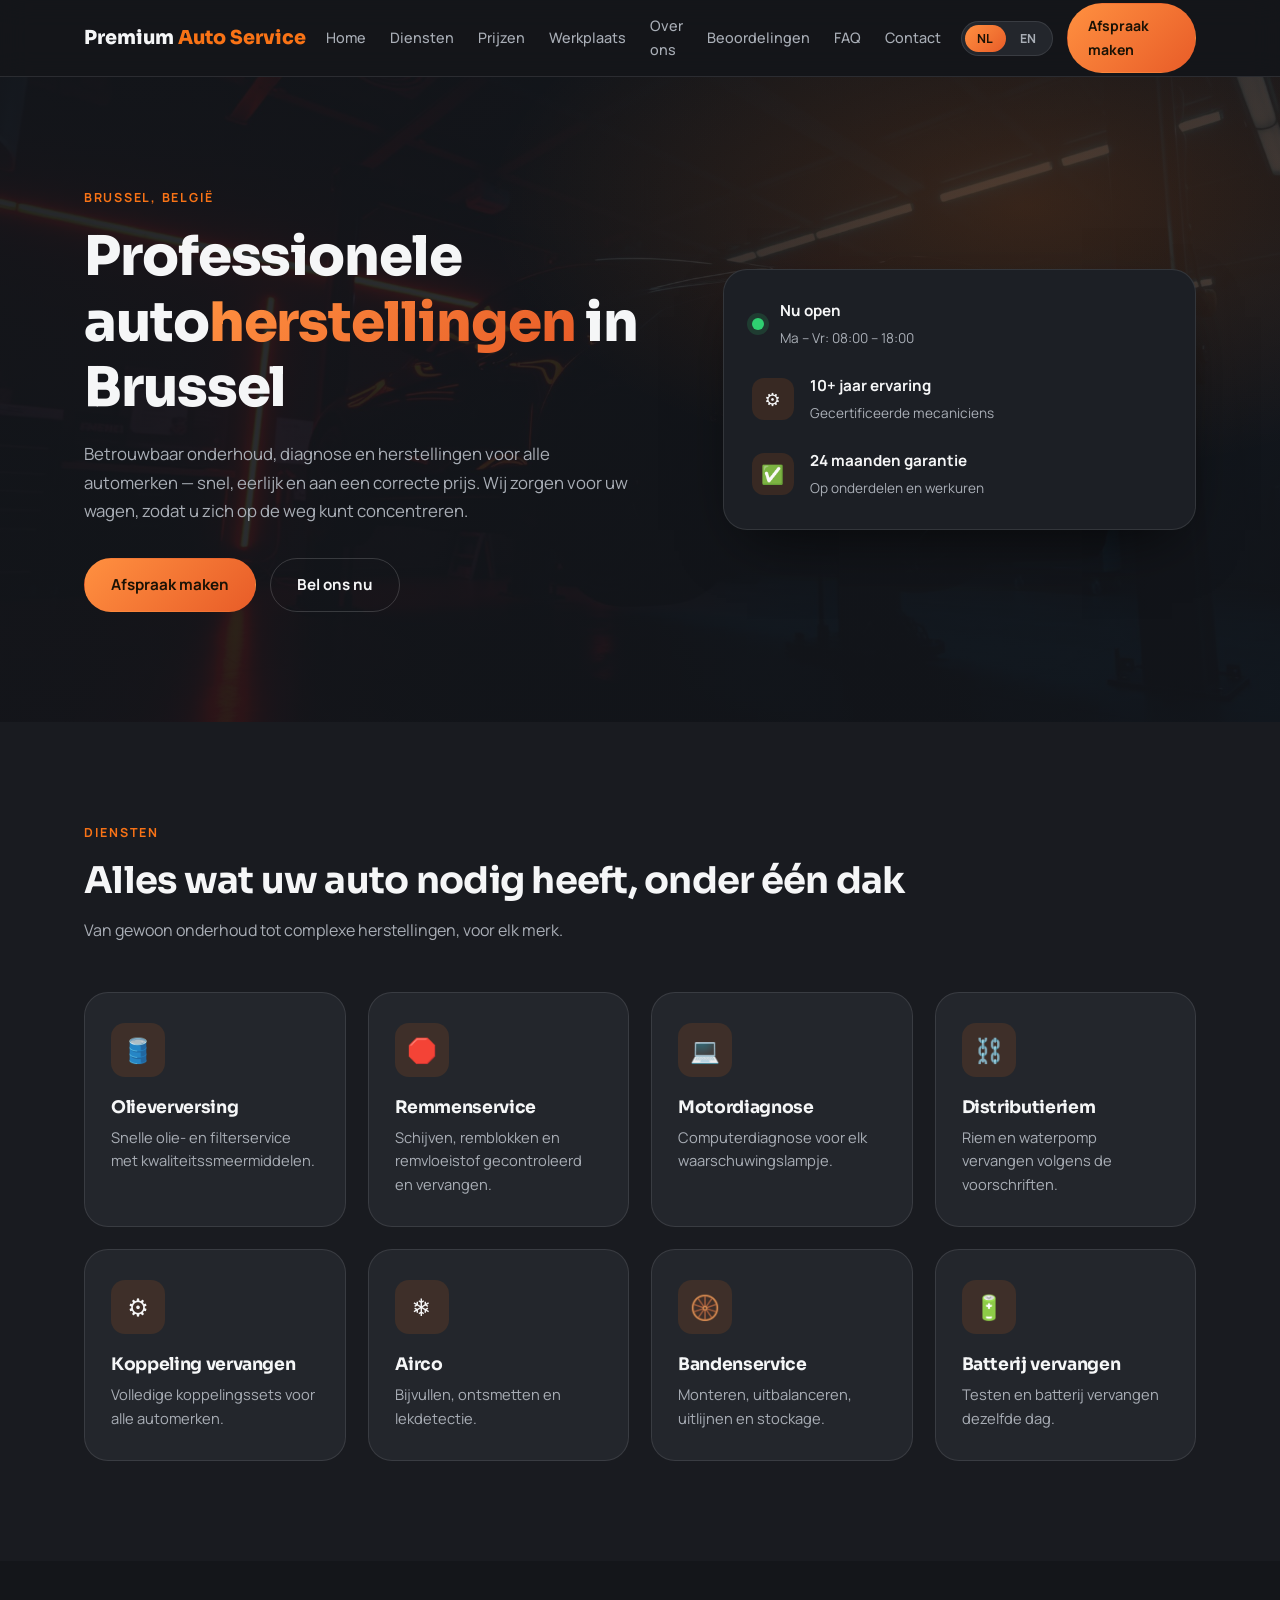
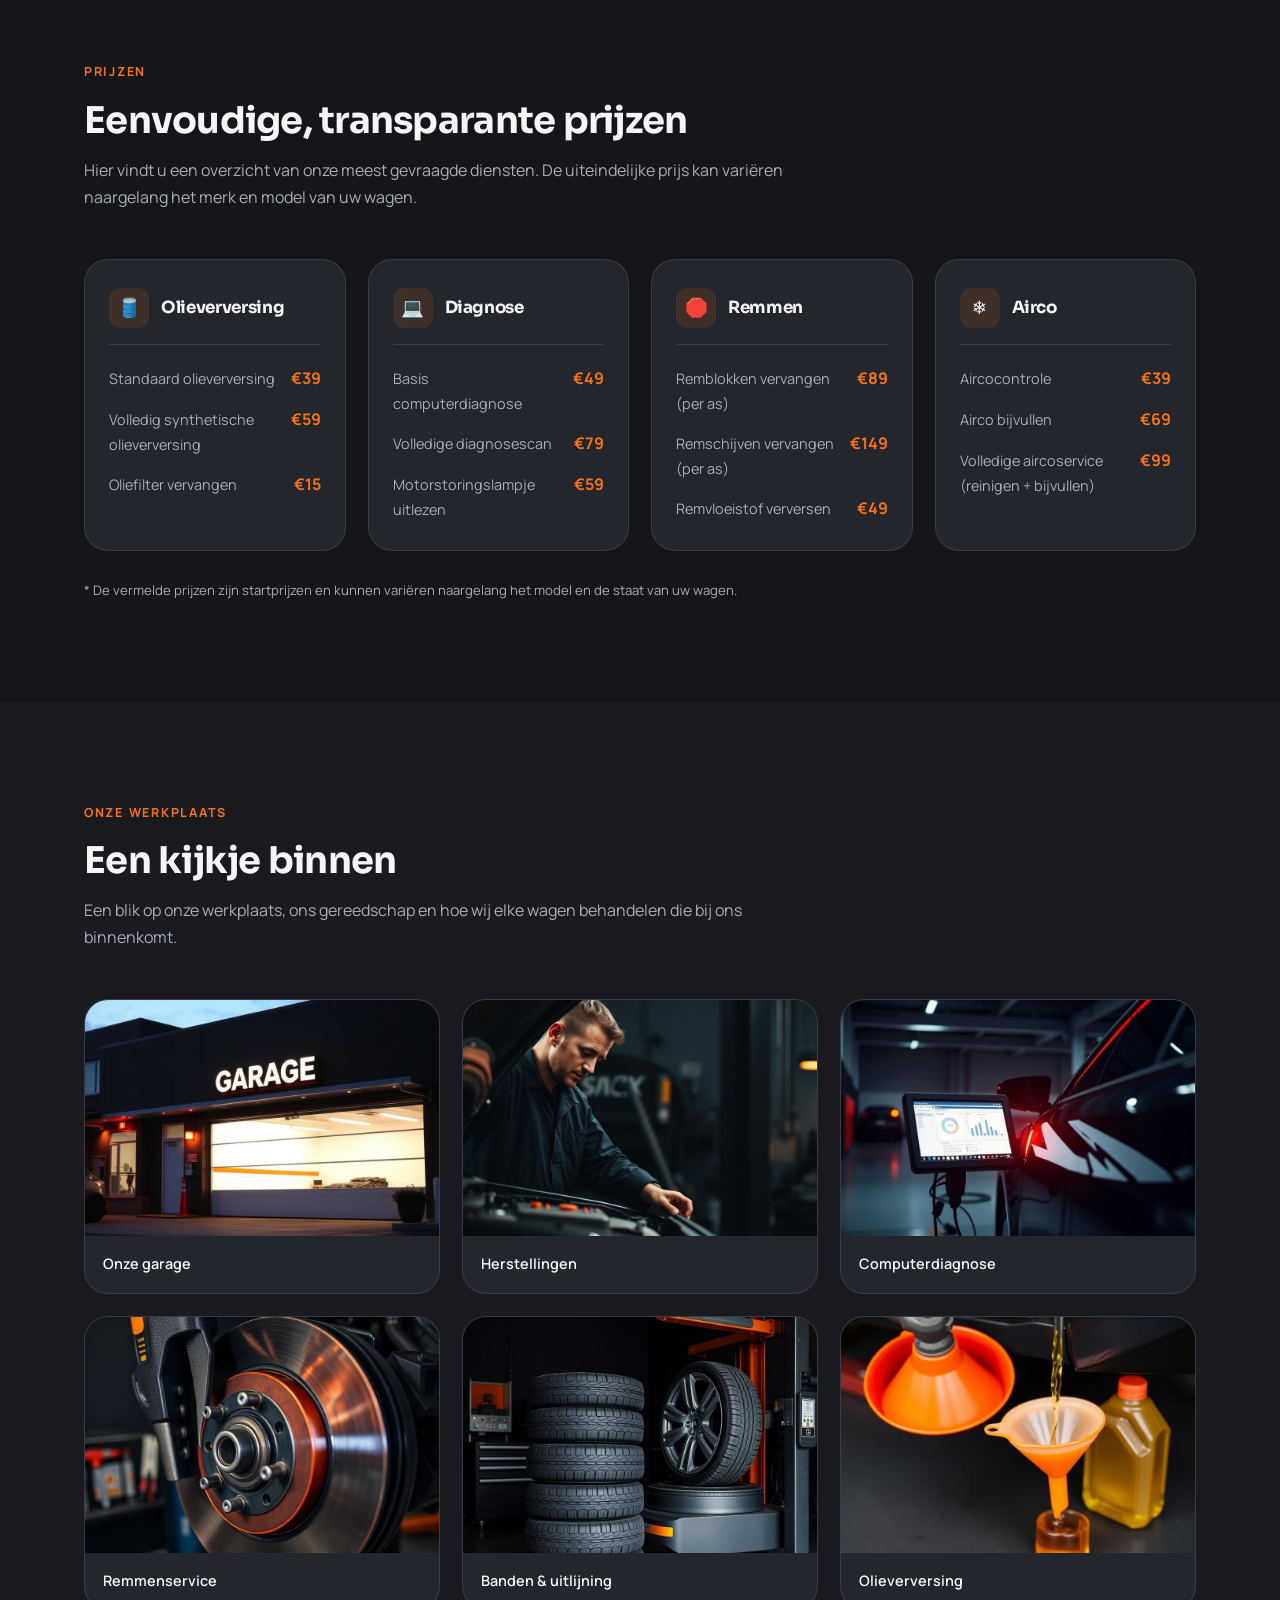
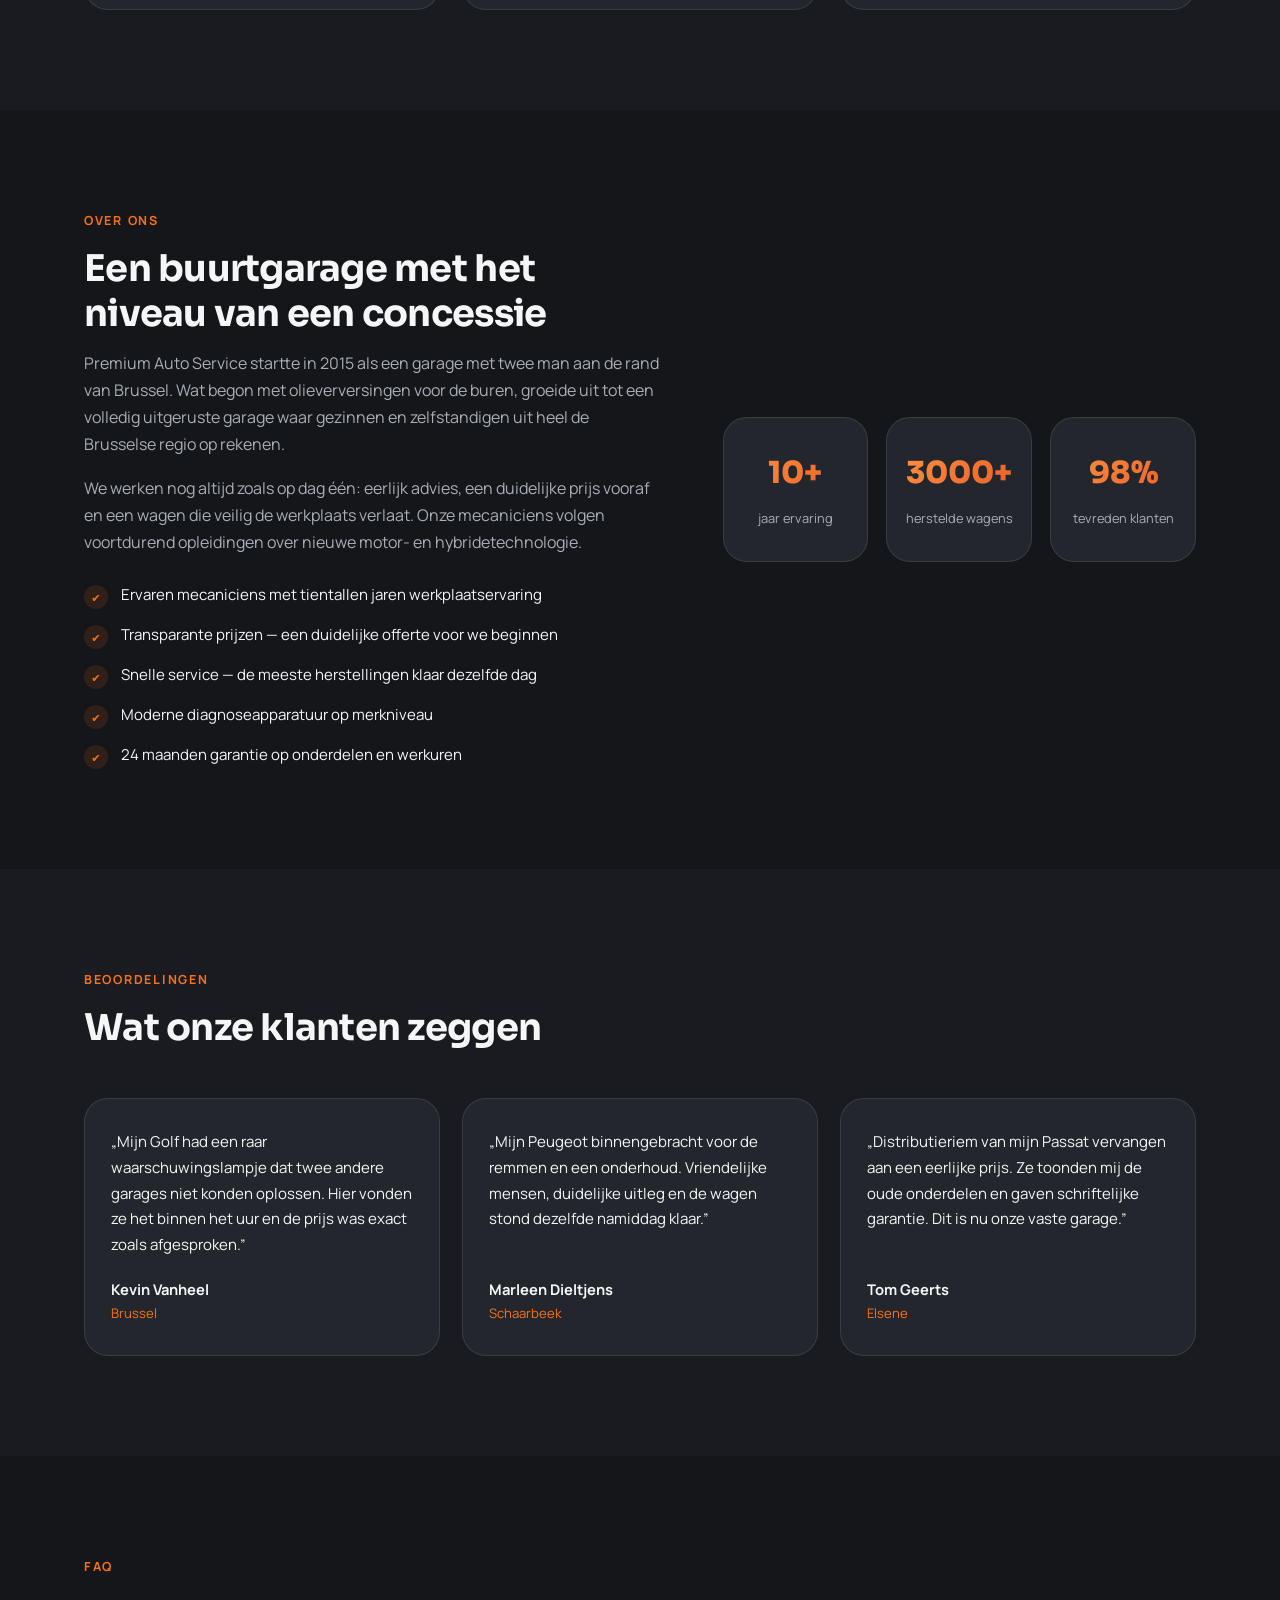
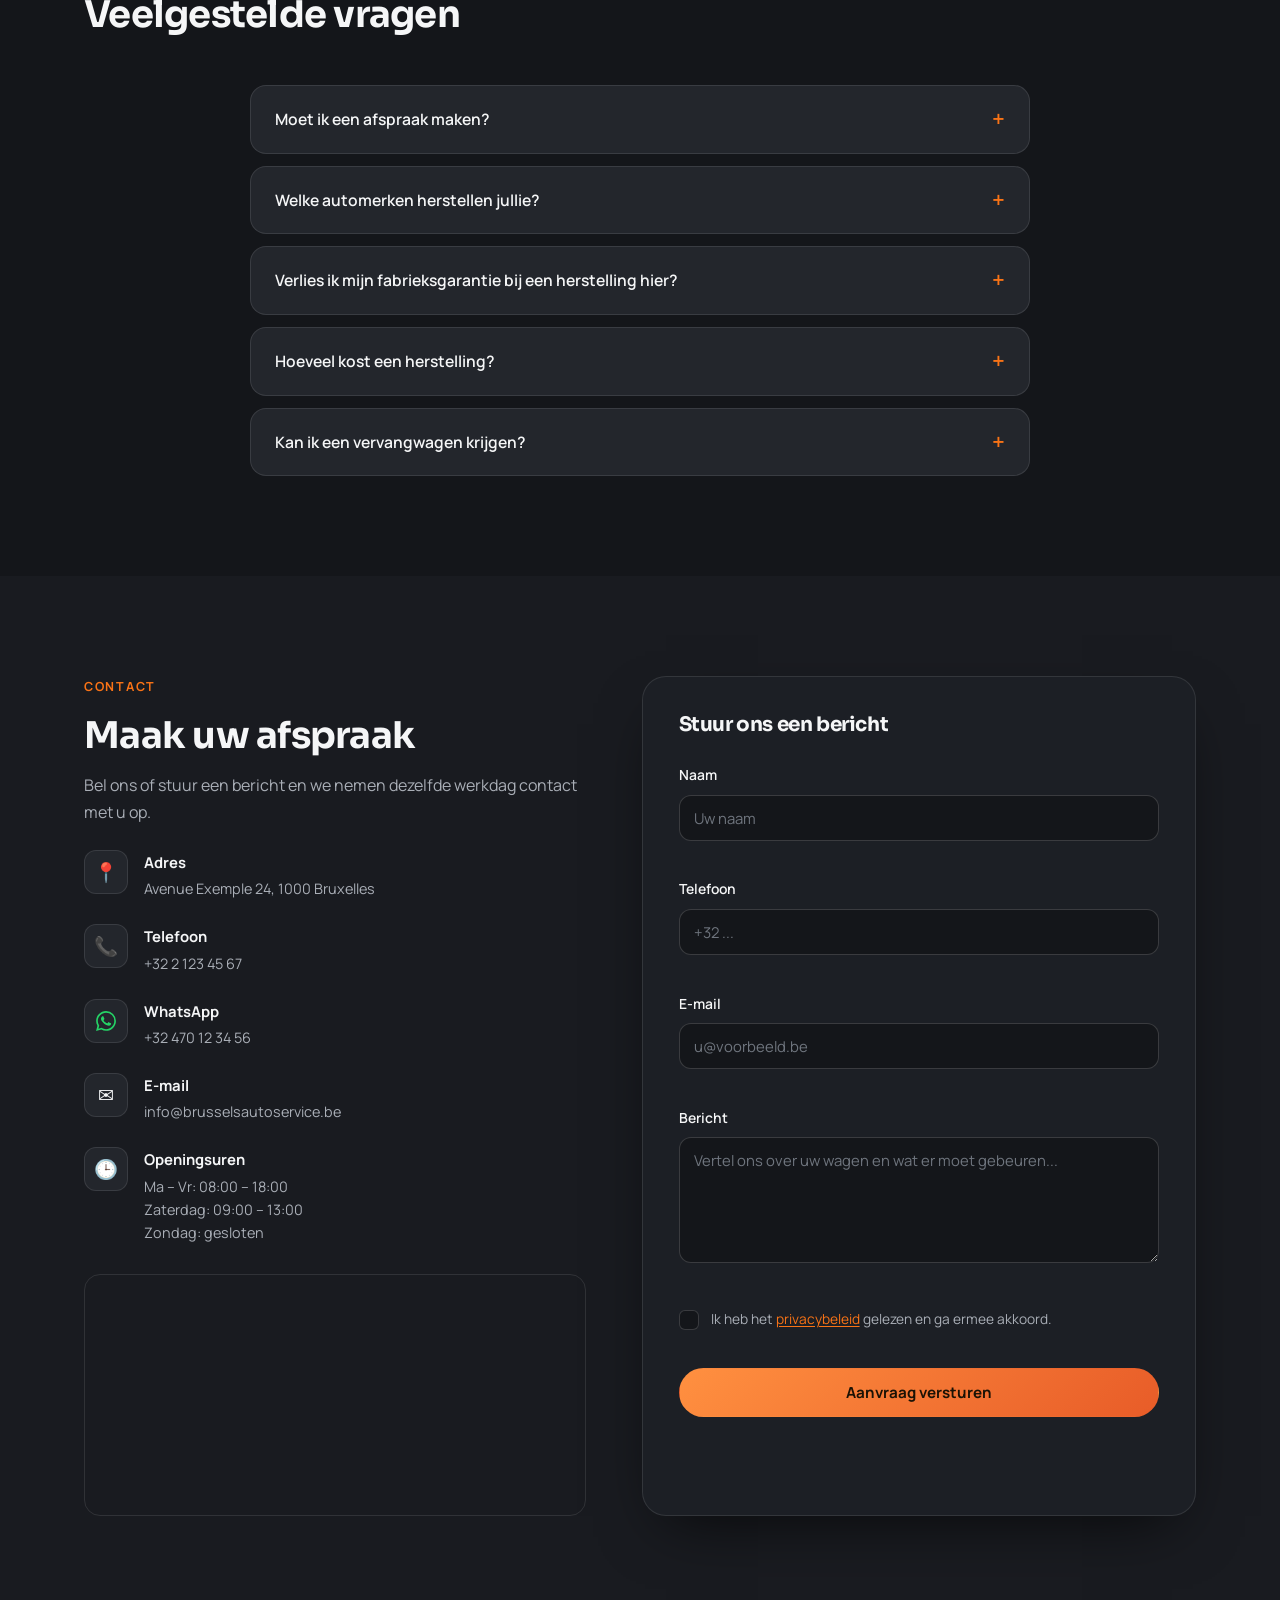
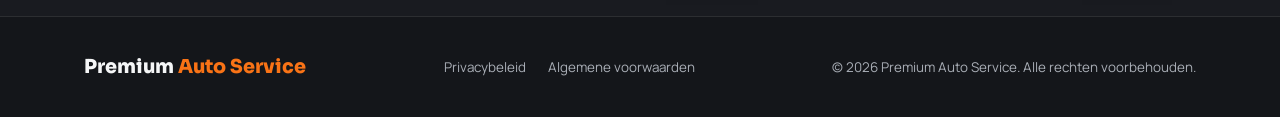
==== commit cc6513c1: "Show prices in euro instead of dollar The garage is based in Belgium, so the dollar sign was wrong. " ====
--- a/index.html
+++ b/index.html
@@ -149,9 +149,9 @@
           <h3 data-i18n="pricing.oil">Olieverversing</h3>
         </div>
         <ul class="pricing-list">
-          <li><span data-i18n="pricing.oil1">Standaard olieverversing</span><strong>$39</strong></li>
-          <li><span data-i18n="pricing.oil2">Volledig synthetische olieverversing</span><strong>$59</strong></li>
-          <li><span data-i18n="pricing.oil3">Oliefilter vervangen</span><strong>$15</strong></li>
+          <li><span data-i18n="pricing.oil1">Standaard olieverversing</span><strong>€39</strong></li>
+          <li><span data-i18n="pricing.oil2">Volledig synthetische olieverversing</span><strong>€59</strong></li>
+          <li><span data-i18n="pricing.oil3">Oliefilter vervangen</span><strong>€15</strong></li>
         </ul>
       </div>
 
@@ -161,9 +161,9 @@
           <h3 data-i18n="pricing.diag">Diagnose</h3>
         </div>
         <ul class="pricing-list">
-          <li><span data-i18n="pricing.diag1">Basis computerdiagnose</span><strong>$49</strong></li>
-          <li><span data-i18n="pricing.diag2">Volledige diagnosescan</span><strong>$79</strong></li>
-          <li><span data-i18n="pricing.diag3">Motorstoringslampje uitlezen</span><strong>$59</strong></li>
+          <li><span data-i18n="pricing.diag1">Basis computerdiagnose</span><strong>€49</strong></li>
+          <li><span data-i18n="pricing.diag2">Volledige diagnosescan</span><strong>€79</strong></li>
+          <li><span data-i18n="pricing.diag3">Motorstoringslampje uitlezen</span><strong>€59</strong></li>
         </ul>
       </div>
 
@@ -173,9 +173,9 @@
           <h3 data-i18n="pricing.brake">Remmen</h3>
         </div>
         <ul class="pricing-list">
-          <li><span data-i18n="pricing.brake1">Remblokken vervangen (per as)</span><strong>$89</strong></li>
-          <li><span data-i18n="pricing.brake2">Remschijven vervangen (per as)</span><strong>$149</strong></li>
-          <li><span data-i18n="pricing.brake3">Remvloeistof verversen</span><strong>$49</strong></li>
+          <li><span data-i18n="pricing.brake1">Remblokken vervangen (per as)</span><strong>€89</strong></li>
+          <li><span data-i18n="pricing.brake2">Remschijven vervangen (per as)</span><strong>€149</strong></li>
+          <li><span data-i18n="pricing.brake3">Remvloeistof verversen</span><strong>€49</strong></li>
         </ul>
       </div>
 
@@ -185,9 +185,9 @@
           <h3 data-i18n="pricing.ac">Airco</h3>
         </div>
         <ul class="pricing-list">
-          <li><span data-i18n="pricing.ac1">Aircocontrole</span><strong>$39</strong></li>
-          <li><span data-i18n="pricing.ac2">Airco bijvullen</span><strong>$69</strong></li>
-          <li><span data-i18n="pricing.ac3">Volledige aircoservice (reinigen + bijvullen)</span><strong>$99</strong></li>
+          <li><span data-i18n="pricing.ac1">Aircocontrole</span><strong>€39</strong></li>
+          <li><span data-i18n="pricing.ac2">Airco bijvullen</span><strong>€69</strong></li>
+          <li><span data-i18n="pricing.ac3">Volledige aircoservice (reinigen + bijvullen)</span><strong>€99</strong></li>
         </ul>
       </div>
     </div>
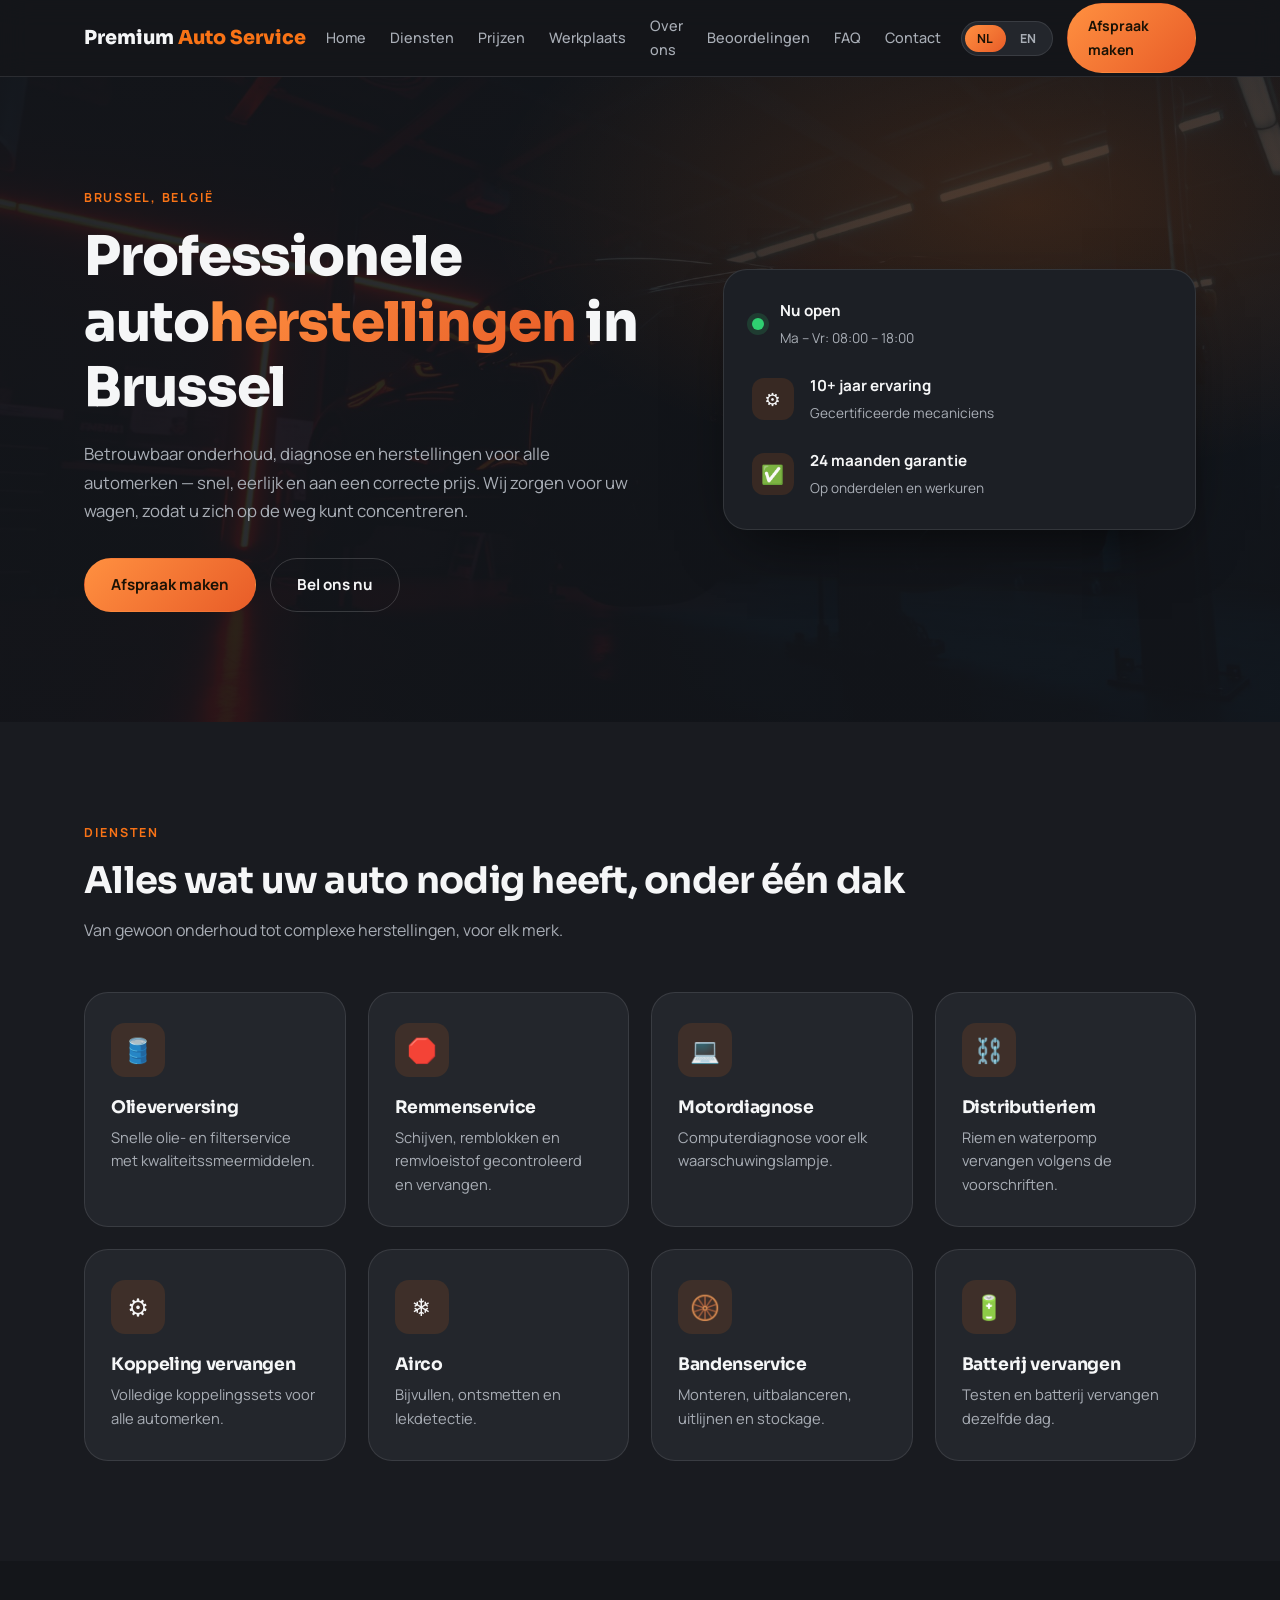
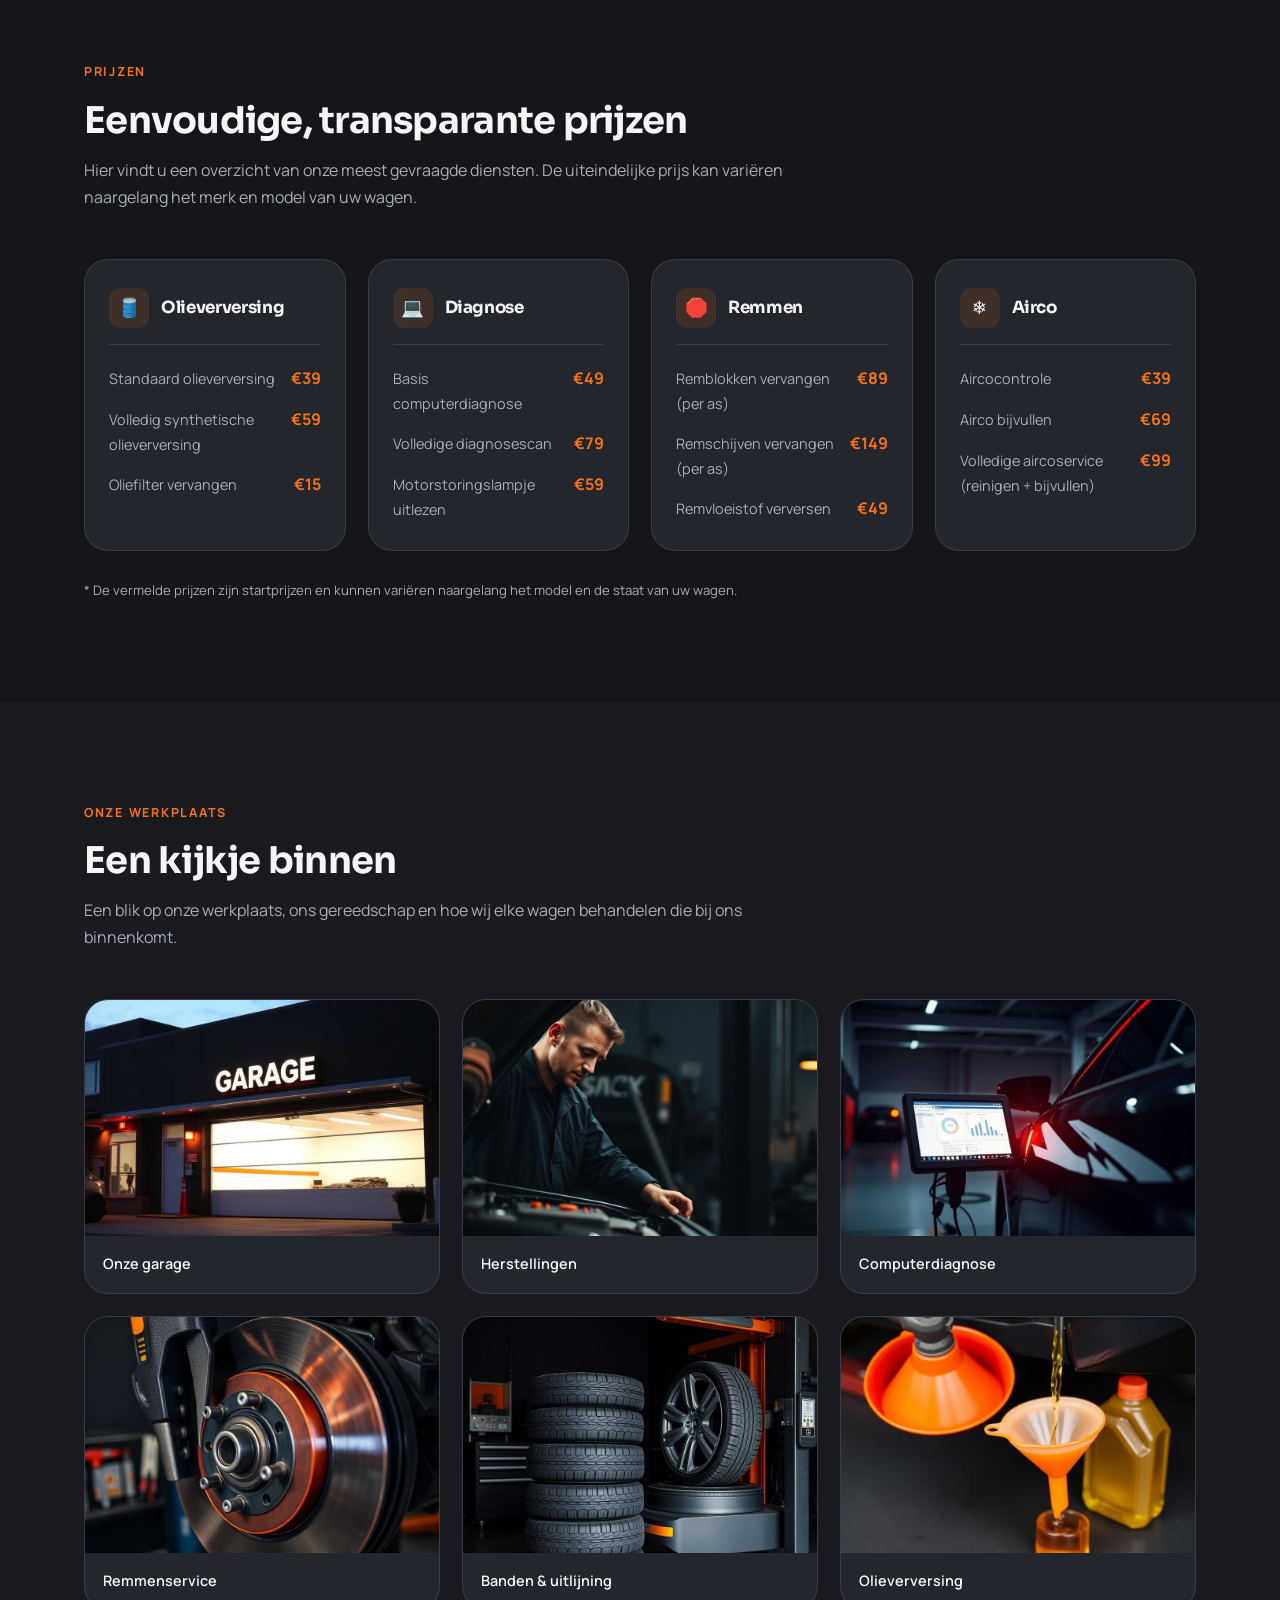
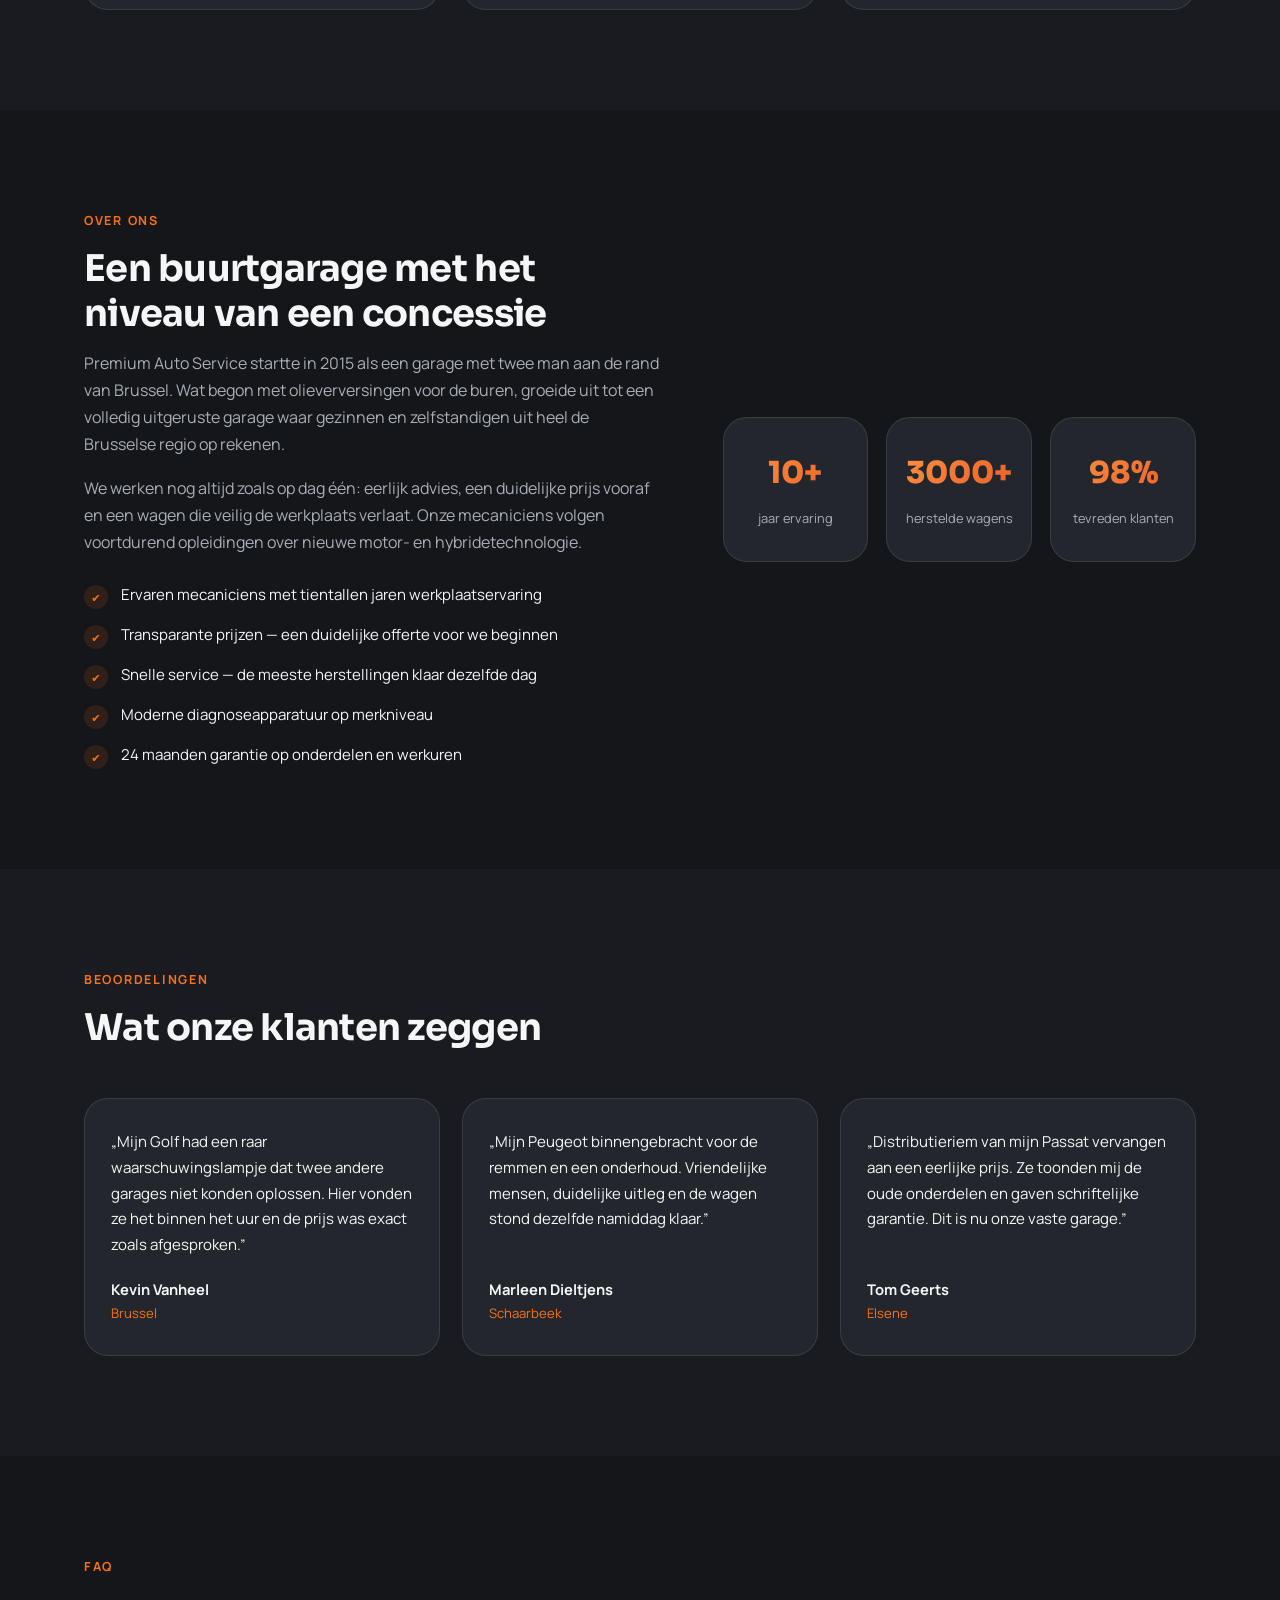
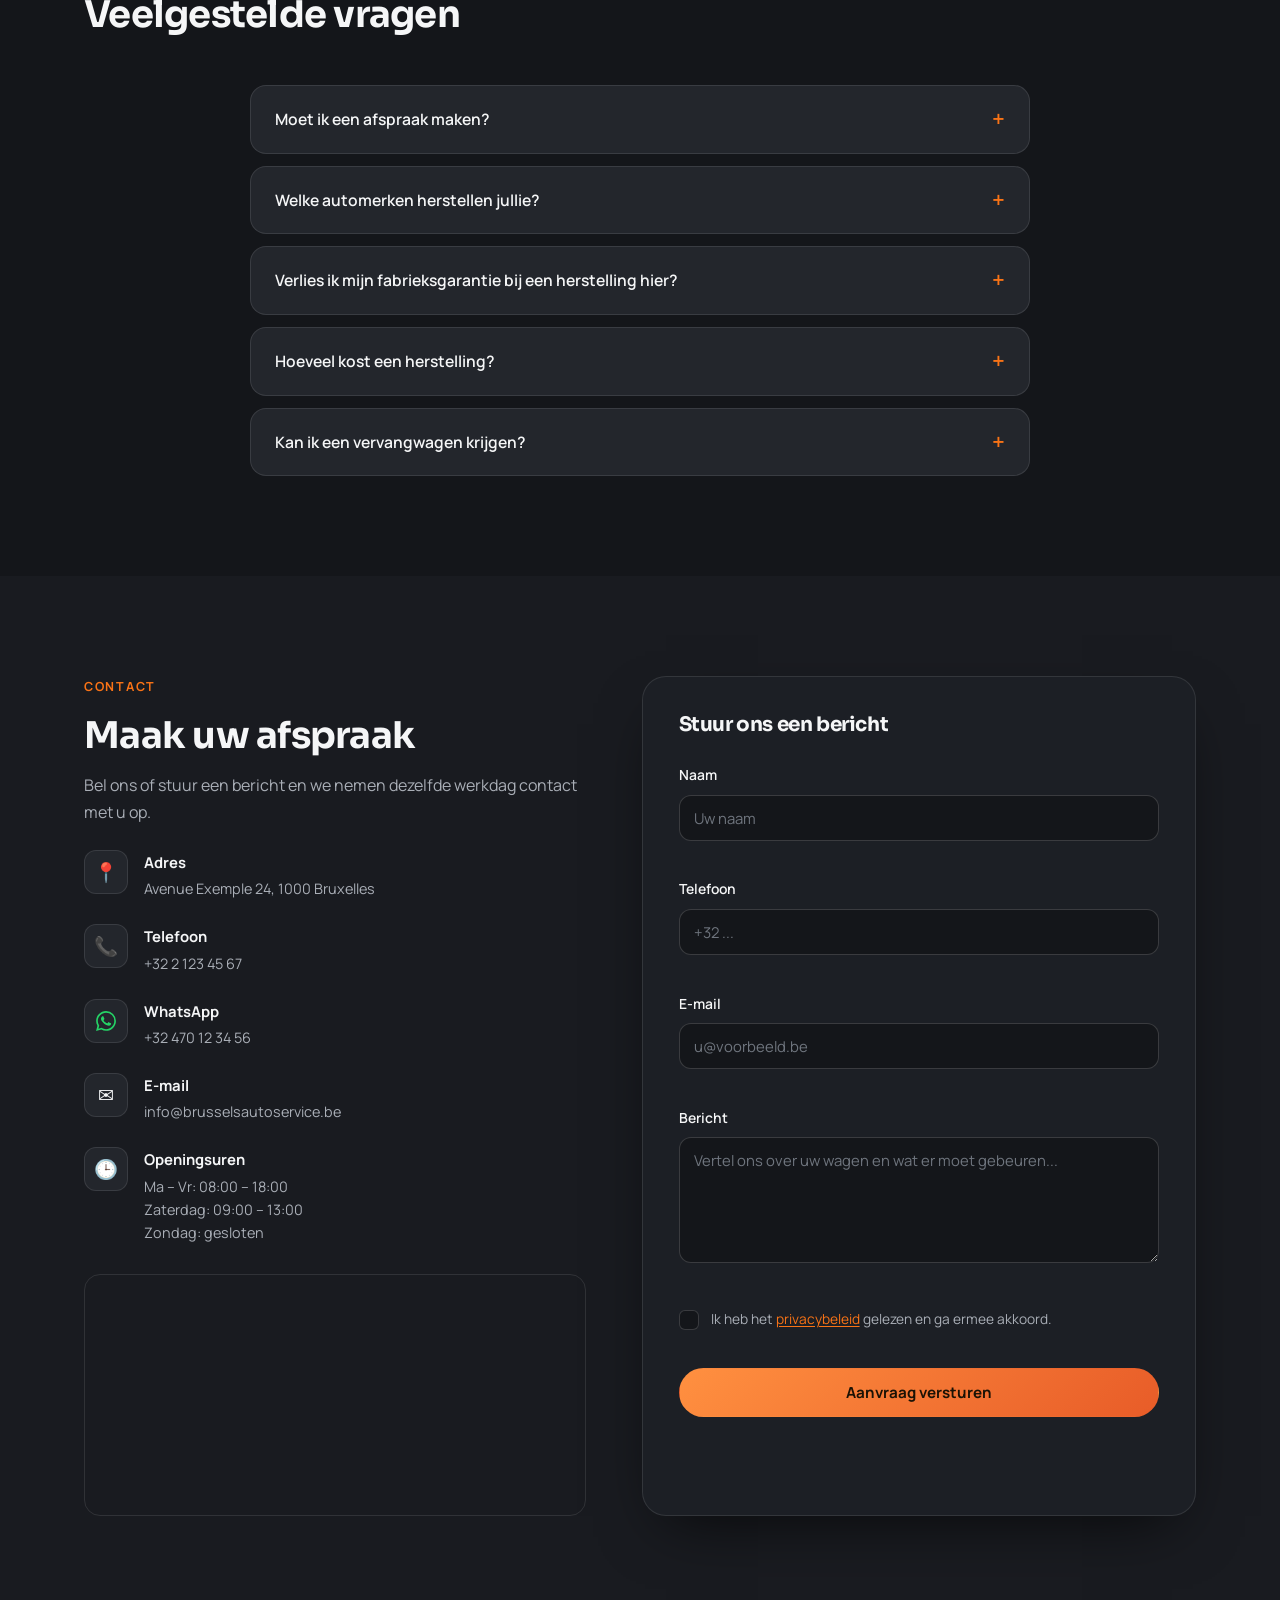
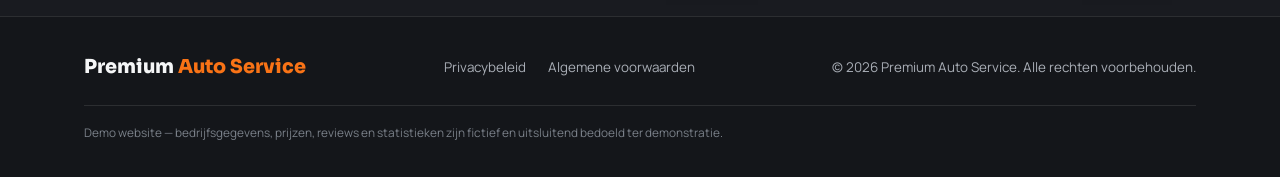
==== commit ef3c4a3b: "Mark the site as a demo and clean up the gitignore comment The business details, prices, reviews and" ====
--- a/index.html
+++ b/index.html
@@ -445,6 +445,11 @@
     </nav>
     <p>&copy; <span id="year"></span> Premium Auto Service. <span data-i18n="footer.rights">Alle rechten voorbehouden.</span></p>
   </div>
+  <div class="container">
+    <p class="footer-demo" data-i18n="footer.demo">
+      Demo website — bedrijfsgegevens, prijzen, reviews en statistieken zijn fictief en uitsluitend bedoeld ter demonstratie.
+    </p>
+  </div>
 </footer>
 
 <script src="translations.js"></script>
--- a/style.css
+++ b/style.css
@@ -760,6 +760,16 @@
 }
 .footer-inner > p { color: var(--muted); font-size: 0.84rem; }
 
+/* Demo disclaimer — deliberately quieter than the rest of the footer. */
+.footer-demo {
+  margin-top: 22px;
+  padding-top: 18px;
+  border-top: 1px solid var(--border);
+  color: #7a8089;
+  font-size: 0.74rem;
+  line-height: 1.6;
+}
+
 .footer-links { display: flex; gap: 22px; flex-wrap: wrap; }
 .footer-links a {
   color: var(--muted);
